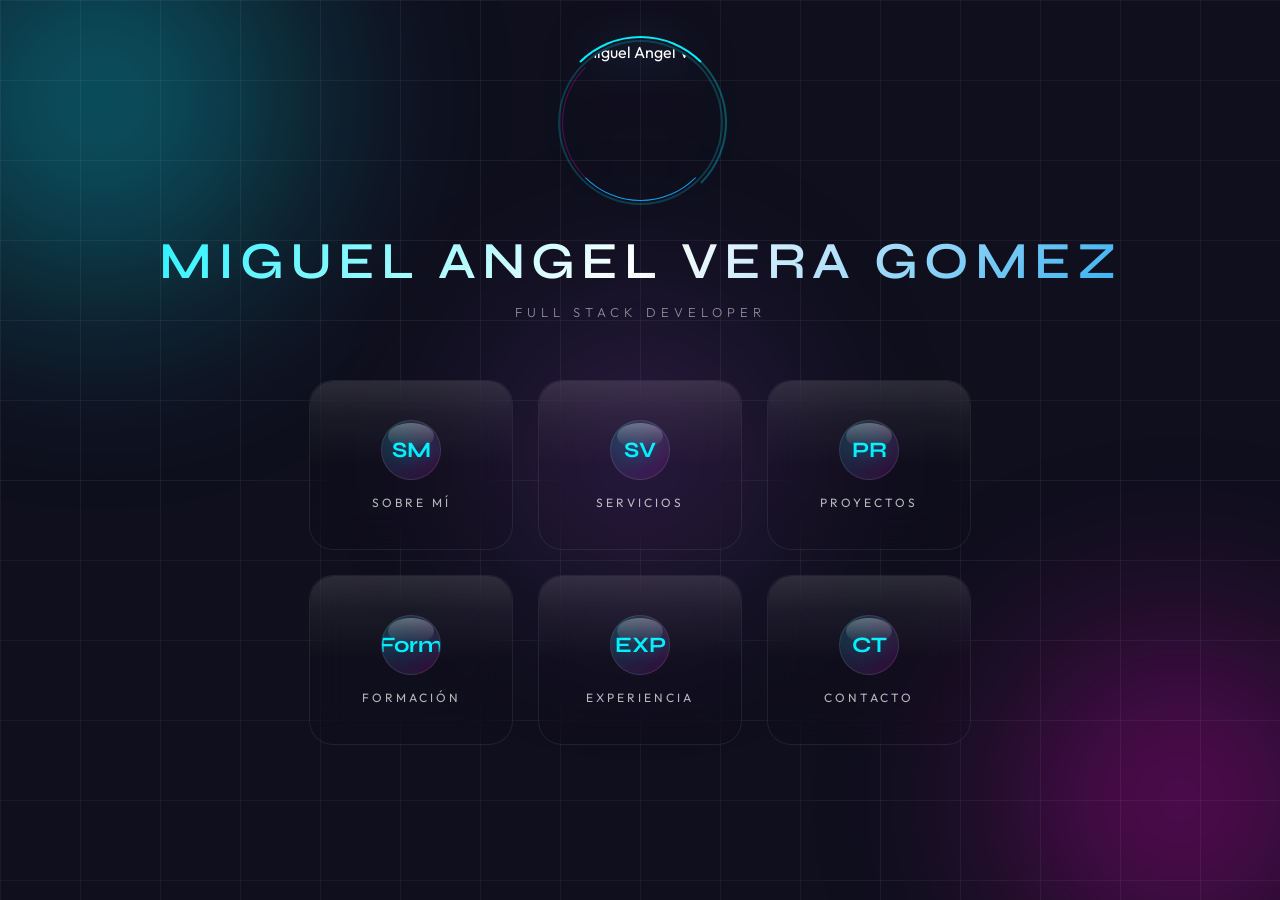
==== index.html @ 287a7fa8 "Primera versión del portfolio profesional" ====
<!DOCTYPE html>
<html lang="es">
<head>
    <meta charset="UTF-8">
    <meta name="viewport" content="width=device-width, initial-scale=1.0">
    <title>Miguel Angel Vera Gomez - Full Stack Developer</title>
    <link rel="preconnect" href="https://fonts.googleapis.com">
    <link rel="preconnect" href="https://fonts.gstatic.com" crossorigin>
    <link href="https://fonts.googleapis.com/css2?family=Outfit:wght@200;300;400;500;600&family=Syne:wght@400;500;600;700&display=swap" rel="stylesheet">
    <link rel="stylesheet" href="https://cdnjs.cloudflare.com/ajax/libs/font-awesome/6.4.0/css/all.min.css">
    <link rel="stylesheet" href="templatemo-nexaverse.css">
</head>
<body>
    <!-- ==================== LOADING SCREEN ==================== -->
    <div class="loading-screen" id="loadingScreen">
        <div class="loader-ring"></div>
        <div class="loading-text">Inicializando perfil profesional</div>
    </div>

    <!-- ==================== AMBIENT BACKGROUND (ORBES) ==================== -->
    <div class="ambient-bg">
        <div class="orb orb-1"></div>
        <div class="orb orb-2"></div>
        <div class="orb orb-3"></div>
    </div>

    <!-- ==================== GRID OVERLAY ==================== -->
    <div class="grid-overlay"></div>

    <!-- ==================== MAIN CONTAINER ==================== -->
    <div class="container">

        <!-- ==================== HEADER (PANTALLA DE INICIO) ==================== -->
        <div class="header" id="mainHeader">
            <div class="logo">
                <img src="https://res.cloudinary.com/dchedntcz/image/upload/v1768826283/FOTO_CV_q2miwy.jpg" alt="Miguel Angel Vera" class="logo-img">
            </div>
            <h1 class="brand-name">Miguel Angel Vera Gomez</h1>
            <p class="tagline">Full Stack Developer</p>
        </div>

        <!-- ==================== MENÚ PRINCIPAL (6 BOTONES) ==================== -->
        <div class="menu-grid" id="menuGrid">
            <div class="menu-item initial-load" data-section="introduction">
                <div class="menu-badge">SM</div>
                <div class="menu-title">Sobre mí</div>
            </div>
            <div class="menu-item initial-load" data-section="servicios">
                <div class="menu-badge">SV</div>
                <div class="menu-title">Servicios</div>
            </div>
            <div class="menu-item initial-load" data-section="proyectos">
                <div class="menu-badge">PR</div>
                <div class="menu-title">Proyectos</div>
            </div>
            <div class="menu-item initial-load" data-section="formacion">
                <div class="menu-badge">Form</div>
                <div class="menu-title">Formación</div>
            </div>
            <div class="menu-item initial-load" data-section="experiencia">
                <div class="menu-badge">EXP</div>
                <div class="menu-title">Experiencia</div>
            </div>
            <div class="menu-item initial-load" data-section="contacto">
                <div class="menu-badge">CT</div>
                <div class="menu-title">Contacto</div>
            </div>
        </div>

        <!-- ==================== CONTENEDOR DE SECCIONES ==================== -->
        <div id="contentArea">

            <!-- ================================================================ -->
            <!-- SECCIÓN: SOBRE MÍ (INTRODUCTION)                                 -->
            <!-- ================================================================ -->
            <div class="content-section" id="introduction">
                <div class="section-header-small">
                    <div class="small-logo">
                        <img src="https://res.cloudinary.com/dchedntcz/image/upload/v1773081653/ChatGPT_Image_9_mar_2026_19_40_43_lbwn8a.png" alt="Miguel Angel" class="small-brand-img">
                    </div>
                    <div class="small-brand">
                        <h3>Miguel Angel Vera Gomez</h3>
                        <p>Full Stack Developer</p>
                    </div>
                </div>
                <button class="back-btn" onclick="backToMenu()">← Volver al Menú</button>

                <!-- Hero Banner -->
                <div class="intro-hero">
                    <div class="intro-hero-content">
                        <h1 class="intro-headline">Construyo experiencias<br><span>Digitales</span> a tu medida</h1>
                        <p class="intro-subtext">
                            Desarrollador Full Stack especializado en React, Node.js y MongoDB, enfocado en el desarrollo de aplicaciones web modernas, escalables y bien estructuradas.
                            <br><br>
                            Antes de dedicarme al desarrollo de software, acumulé 21 años de experiencia profesional en un sector completamente diferente, donde obtuve dos ascensos por desempeño y llegué a liderar equipos de hasta 8 personas. Era un entorno de alta responsabilidad y riesgo, donde el estrés formaba parte del día a día. Esta experiencia me permitió desarrollar una gran capacidad para mantener la calma bajo presión, tomar decisiones rápidas y resolver problemas de forma eficiente, habilidades que hoy aplico directamente en el desarrollo de software.
                            <br><br>
                            En el ámbito técnico trabajo principalmente con React, JavaScript, HTML, CSS y Tailwind en frontend, y Node.js, Express, MongoDB y SQL en backend, construyendo aplicaciones completas y funcionales. También cuento con experiencia en testing con Jest y Mocha, control de versiones mediante Git, y despliegue de aplicaciones en plataformas como Render y Netlify.
                            <br><br>
                            Además, tengo experiencia en impresión y escaneo 3D, utilizando herramientas como PrusaSlicer, UltiMaker Cura, ChiTuBox y Lychee, lo que refleja mi interés por la tecnología más allá del desarrollo web.
                            <br><br>
                            Fuera del ámbito tecnológico, soy monitor de defensa personal certificado por FEDAMC y el Ministerio del Interior, además de Campeón de España de Defensa Personal en 2021 y 2023, y medalla de bronce en 2022. Disciplina, resiliencia y pensamiento estratégico son habilidades que aplico tanto en el deporte como en el desarrollo de software para crear soluciones eficientes e innovadoras.
                            <br><br>
                            <strong>Teléfono:</strong> 639477821<br>
                            <strong>Email:</strong> mangelveragomez@gmail.com
                        </p>
                        <div class="social-links" style="display: flex; gap: 15px; margin-top: 20px;">
                            <a href="https://www.linkedin.com/in/miguel-angel-vera-gomez-63a776101/" class="intro-cta-primary" target="_blank" style="text-decoration: none; display: inline-flex; align-items: center; gap: 8px;"><i class="fab fa-linkedin-in"></i> LinkedIn</a>
                            <a href="https://github.com/MAVGDev" class="intro-cta-secondary" target="_blank" style="text-decoration: none; display: inline-flex; align-items: center; gap: 8px;"><i class="fab fa-github"></i> GitHub</a>
                            <a href="javascript:void(0);" onclick="openModal()" class="intro-cta-primary" style="text-decoration: none; display: inline-flex; align-items: center; gap: 8px; cursor: pointer;"><i class="fas fa-comment"></i> Contacto</a>
                        </div>
                    </div>
                    <div class="intro-hero-visual">
                        <div class="intro-floating-card card-1"><span class="card-icon">⚡</span><span class="card-text">Lightning Fast</span></div>
                        <div class="intro-floating-card card-2"><span class="card-icon">🎯</span><span class="card-text">Pixel Perfect</span></div>
                        <div class="intro-floating-card card-3"><span class="card-icon">🔒</span><span class="card-text">Secure & Reliable</span></div>
                        <div class="intro-orb"></div>
                    </div>
                </div>

                <!-- Métricas -->
                <div class="intro-metrics">
                    <div class="metric-item"><span class="metric-value" data-target="5">5</span><span class="metric-label">Proyectos finalizados</span></div>
                </div>

                <!-- Valores -->
                <div class="intro-values">
                    <div class="value-card"><div class="value-number">01</div><h3>Innovación Primero</h3><p>Adoptando tecnologías emergentes y empujando los límites creativos para ofrecer soluciones que marcan nuevos estándares.</p></div>
                    <div class="value-card"><div class="value-number">02</div><h3>Human-Centered</h3><p>Cada píxel, cada interacción está diseñada pensando en usuarios reales. Creo experiencias que la gente realmente ama.</p></div>
                    <div class="value-card"><div class="value-number">03</div><h3>Results Driven</h3><p>Diseño bonito combinado con impacto medible. Sigo, itero y optimizo para obtener resultados que importan a tu negocio.</p></div>
                </div>

                <!-- ==================== MARQUEE DE TECNOLOGÍAS ==================== -->
                <div class="intro-tech">
                    <p class="tech-label">Tecnologías Disponibles</p>
                    <div class="tech-marquee"><div class="tech-track">
                        <!-- FRONTEND -->
                        <span class="tech-item">HTML5</span>
                        <span class="tech-item">CSS3</span>
                        <span class="tech-item">JavaScript</span>
                        <span class="tech-item">React.js</span>
                        <span class="tech-item">Tailwind CSS</span>
                        <span class="tech-item">React-Lucide</span>
                        <!-- BACKEND -->
                        <span class="tech-item">Node.js</span>
                        <span class="tech-item">Express.js</span>
                        <span class="tech-item">Java</span>
                        <span class="tech-item">JWT</span>
                        <span class="tech-item">Bcrypt</span>
                        <!-- BASES DE DATOS -->
                        <span class="tech-item">SQL</span>
                        <span class="tech-item">MySQL</span>
                        <span class="tech-item">PostgreSQL</span>
                        <span class="tech-item">MongoDB</span>
                        <span class="tech-item">MongoDB Compass</span>
                        <!-- TESTING -->
                        <span class="tech-item">Jest</span>
                        <span class="tech-item">Mocha</span>
                        <!-- HERRAMIENTAS -->
                        <span class="tech-item">Git</span>
                        <span class="tech-item">GitHub</span>
                        <span class="tech-item">VS Code</span>
                        <span class="tech-item">Trello</span>
                        <span class="tech-item">Postman</span>
                        <span class="tech-item">NotePad++</span>
                        <!-- DESPLIEGUE -->
                        <span class="tech-item">Netlify</span>
                        <span class="tech-item">Render</span>
                        <span class="tech-item">GitHub Pages</span>
                        <!-- MEDIA -->
                        <span class="tech-item">Cloudinary</span>
                        <span class="tech-item">Multer</span>
                        <!-- IMPRESIÓN 3D -->
                        <span class="tech-item">PrusaSlicer</span>
                        <span class="tech-item">UltiMaker Cura</span>
                        <span class="tech-item">ChiTuBox</span>
                        <span class="tech-item">Lychee</span>
                        <span class="tech-item">Escaneo 3D</span>
                        <!-- IA / BIG DATA -->
                        <span class="tech-item">IA Generativa</span>
                        <span class="tech-item">Prompt Engineering</span>
                        <span class="tech-item">Big Data</span>
                        <span class="tech-item">5G</span>
                    </div></div>
                </div>

                <!-- ==================== SECCIÓN DE TECNOLOGÍAS POR CATEGORÍAS ==================== -->
                <div style="margin-top: 60px;">
                    <p class="tech-label" style="text-align: center; font-size: 18px; letter-spacing: 4px;">Tecnologías por Categoría</p>
                    <div style="display: grid; grid-template-columns: repeat(auto-fit, minmax(280px, 1fr)); gap: 25px; margin-top: 30px;">
                        
                        <!-- Frontend -->
                        <div class="value-card" style="padding: 25px;">
                            <h3 style="color: var(--primary); margin-bottom: 15px; display: flex; align-items: center; gap: 10px;"><i class="fas fa-paint-brush"></i> Frontend</h3>
                            <div style="display: flex; flex-wrap: wrap; gap: 10px;">
                                <span class="tech-tag">HTML5</span>
                                <span class="tech-tag">CSS3</span>
                                <span class="tech-tag">JavaScript</span>
                                <span class="tech-tag">React.js</span>
                                <span class="tech-tag">Tailwind CSS</span>
                                <span class="tech-tag">React-Lucide</span>
                            </div>
                        </div>
                        
                        <!-- Backend -->
                        <div class="value-card" style="padding: 25px;">
                            <h3 style="color: var(--primary); margin-bottom: 15px; display: flex; align-items: center; gap: 10px;"><i class="fas fa-server"></i> Backend</h3>
                            <div style="display: flex; flex-wrap: wrap; gap: 10px;">
                                <span class="tech-tag">Node.js</span>
                                <span class="tech-tag">Express.js</span>
                                <span class="tech-tag">Java</span>
                                <span class="tech-tag">JWT</span>
                                <span class="tech-tag">Bcrypt</span>
                            </div>
                        </div>
                        
                        <!-- Bases de Datos -->
                        <div class="value-card" style="padding: 25px;">
                            <h3 style="color: var(--primary); margin-bottom: 15px; display: flex; align-items: center; gap: 10px;"><i class="fas fa-database"></i> Bases de Datos</h3>
                            <div style="display: flex; flex-wrap: wrap; gap: 10px;">
                                <span class="tech-tag">SQL</span>
                                <span class="tech-tag">MySQL</span>
                                <span class="tech-tag">PostgreSQL</span>
                                <span class="tech-tag">MongoDB</span>
                                <span class="tech-tag">MongoDB Compass</span>
                            </div>
                        </div>
                        
                        <!-- Testing -->
                        <div class="value-card" style="padding: 25px;">
                            <h3 style="color: var(--primary); margin-bottom: 15px; display: flex; align-items: center; gap: 10px;"><i class="fas fa-vial"></i> Testing</h3>
                            <div style="display: flex; flex-wrap: wrap; gap: 10px;">
                                <span class="tech-tag">Jest</span>
                                <span class="tech-tag">Mocha</span>
                            </div>
                        </div>
                        
                        <!-- Herramientas -->
                        <div class="value-card" style="padding: 25px;">
                            <h3 style="color: var(--primary); margin-bottom: 15px; display: flex; align-items: center; gap: 10px;"><i class="fas fa-tools"></i> Herramientas</h3>
                            <div style="display: flex; flex-wrap: wrap; gap: 10px;">
                                <span class="tech-tag">Git</span>
                                <span class="tech-tag">GitHub</span>
                                <span class="tech-tag">VS Code</span>
                                <span class="tech-tag">Trello</span>
                                <span class="tech-tag">Postman</span>
                                <span class="tech-tag">NotePad++</span>
                            </div>
                        </div>
                        
                        <!-- Despliegue -->
                        <div class="value-card" style="padding: 25px;">
                            <h3 style="color: var(--primary); margin-bottom: 15px; display: flex; align-items: center; gap: 10px;"><i class="fas fa-cloud-upload-alt"></i> Despliegue</h3>
                            <div style="display: flex; flex-wrap: wrap; gap: 10px;">
                                <span class="tech-tag">Netlify</span>
                                <span class="tech-tag">Render</span>
                                <span class="tech-tag">GitHub Pages</span>
                            </div>
                        </div>
                        
                        <!-- Multimedia -->
                        <div class="value-card" style="padding: 25px;">
                            <h3 style="color: var(--primary); margin-bottom: 15px; display: flex; align-items: center; gap: 10px;"><i class="fas fa-image"></i> Multimedia</h3>
                            <div style="display: flex; flex-wrap: wrap; gap: 10px;">
                                <span class="tech-tag">Cloudinary</span>
                                <span class="tech-tag">Multer</span>
                            </div>
                        </div>
                        
                        <!-- Impresión 3D -->
                        <div class="value-card" style="padding: 25px;">
                            <h3 style="color: var(--primary); margin-bottom: 15px; display: flex; align-items: center; gap: 10px;"><i class="fas fa-cube"></i> Impresión 3D</h3>
                            <div style="display: flex; flex-wrap: wrap; gap: 10px;">
                                <span class="tech-tag">PrusaSlicer</span>
                                <span class="tech-tag">UltiMaker Cura</span>
                                <span class="tech-tag">ChiTuBox</span>
                                <span class="tech-tag">Lychee</span>
                                <span class="tech-tag">Escaneo 3D</span>
                            </div>
                        </div>
                        
                        <!-- IA / Big Data / 5G -->
                        <div class="value-card" style="padding: 25px;">
                            <h3 style="color: var(--primary); margin-bottom: 15px; display: flex; align-items: center; gap: 10px;"><i class="fas fa-brain"></i> IA & Big Data</h3>
                            <div style="display: flex; flex-wrap: wrap; gap: 10px;">
                                <span class="tech-tag">IA Generativa</span>
                                <span class="tech-tag">Prompt Engineering</span>
                                <span class="tech-tag">Big Data</span>
                                <span class="tech-tag">5G</span>
                            </div>
                        </div>
                        
                    </div>
                </div>
            </div>

            <!-- ================================================================ -->
            <!-- SECCIÓN: SERVICIOS                                               -->
            <!-- ================================================================ -->
            <div class="content-section" id="servicios">
                <div class="section-header-small">
                    <div class="small-logo"><img src="https://res.cloudinary.com/dchedntcz/image/upload/v1773081653/ChatGPT_Image_9_mar_2026_19_40_43_lbwn8a.png" alt="Miguel Angel" class="small-brand-img"></div>
                    <div class="small-brand"><h3>MAVG</h3><p>Digital Experiences</p></div>
                </div>
                <button class="back-btn" onclick="backToMenu()">← Volver al Menú</button>

                <div class="section-header"><h2 class="section-title">Mis Servicios</h2><p class="section-subtitle">Soluciones integrales para la era digital</p></div>

                <div class="tabs-container">
                    <div class="tab-buttons">
                        <button class="tab-btn active" onclick="switchTab(this, 'development')">Development</button>
                        <button class="tab-btn" onclick="switchTab(this, 'design')">Design</button>
                        <button class="tab-btn" onclick="switchTab(this, 'consulting')">Consulting</button>
                        <button class="tab-btn" onclick="switchTab(this, 'support')">Support</button>
                    </div>
                    <div class="tab-content">
                        <!-- PESTAÑA DEVELOPMENT (con el nuevo servicio para pequeño comercio) -->
                        <div class="tab-pane active" id="development">
                            <div class="services-list">
                                <div class="service-row"><div class="service-row-icon"><i class="fas fa-store" style="font-size: 48px; color: var(--primary);"></i></div><div class="service-row-content"><h4>Webs para Pequeño Comercio</h4><p>Páginas web profesionales y adaptadas a las necesidades de pequeños comercios, restaurantes y autónomos. Diseño responsive, catálogo de productos, carta online, reservas, localización y contacto. Soluciones asequibles que ayudan a tu negocio a tener presencia digital sin complicaciones.</p></div></div>
                                <div class="service-row"><div class="service-row-icon"><i class="fas fa-code" style="font-size: 48px; color: var(--primary);"></i></div><div class="service-row-content"><h4>Aplicaciones Web a Medida</h4><p>Aplicaciones web escalables y personalizadas creadas con React, Node.js y bases de datos modernas para un rendimiento óptimo.</p></div></div>
                                <div class="service-row"><div class="service-row-icon"><i class="fas fa-mobile-alt" style="font-size: 48px; color: var(--primary);"></i></div><div class="service-row-content"><h4>APIs & Backend</h4><p>Desarrollo de APIs RESTful robustas, autenticación JWT, integración con bases de datos SQL y NoSQL.</p></div></div>
                                <div class="service-row"><div class="service-row-icon"><i class="fas fa-paint-brush" style="font-size: 48px; color: var(--primary);"></i></div><div class="service-row-content"><h4>Frontend Moderno</h4><p>Interfaces responsivas y dinámicas con React, Tailwind CSS y JavaScript moderno.</p></div></div>
                            </div>
                        </div>
                        <div class="tab-pane" id="design">
                            <div class="services-list">
                                <div class="service-row"><div class="service-row-icon"><i class="fas fa-drafting-compass" style="font-size: 48px; color: var(--primary);"></i></div><div class="service-row-content"><h4>UX/UI Design</h4><p>Interfaces intuitivas y hermosas que deleitan a los usuarios y aumentan la conversión.</p></div></div>
                                <div class="service-row"><div class="service-row-icon"><i class="fas fa-mobile" style="font-size: 48px; color: var(--primary);"></i></div><div class="service-row-content"><h4>Responsive Design</h4><p>Diseños adaptados a todos los dispositivos, desde móviles hasta pantallas de escritorio.</p></div></div>
                            </div>
                        </div>
                        <div class="tab-pane" id="consulting">
                            <div class="services-list">
                                <div class="service-row"><div class="service-row-icon"><i class="fas fa-chart-line" style="font-size: 48px; color: var(--primary);"></i></div><div class="service-row-content"><h4>Estrategia Digital</h4><p>Planificación estratégica para transformación digital alineando tecnología con objetivos de negocio.</p></div></div>
                                <div class="service-row"><div class="service-row-icon"><i class="fas fa-robot" style="font-size: 48px; color: var(--primary);"></i></div><div class="service-row-content"><h4>IA & Automatización</h4><p>Soluciones de inteligencia artificial y automatización de procesos para optimizar tu negocio.</p></div></div>
                            </div>
                        </div>
                        <div class="tab-pane" id="support">
                            <div class="services-list">
                                <div class="service-row"><div class="service-row-icon"><i class="fas fa-headset" style="font-size: 48px; color: var(--primary);"></i></div><div class="service-row-content"><h4>Soporte Técnico</h4><p>Asistencia y mantenimiento continuo para mantener tus sistemas funcionando sin problemas.</p></div></div>
                                <div class="service-row"><div class="service-row-icon"><i class="fas fa-cloud-upload-alt" style="font-size: 48px; color: var(--primary);"></i></div><div class="service-row-content"><h4>Despliegue & DevOps</h4><p>Despliegue en la nube (Netlify, Render, GitHub Pages) y configuración de CI/CD.</p></div></div>
                            </div>
                        </div>
                    </div>
                </div>
            </div>

            <!-- ================================================================ -->
            <!-- SECCIÓN: PROYECTOS                                               -->
            <!-- ================================================================ -->
            <div class="content-section" id="proyectos">
                <div class="section-header-small">
                    <div class="small-logo"><img src="https://res.cloudinary.com/dchedntcz/image/upload/v1773081653/ChatGPT_Image_9_mar_2026_19_40_43_lbwn8a.png" alt="Miguel Angel" class="small-brand-img"></div>
                    <div class="small-brand"><h3>MAVG</h3><p>Digital Experiences</p></div>
                </div>
                <button class="back-btn" onclick="backToMenu()">← Volver al Menú</button>

                <div class="section-header"><h2 class="section-title">Mis Proyectos</h2><p class="section-subtitle">Explora mis últimos trabajos</p></div>

                <div class="filter-buttons">
                    <button class="filter-btn active" onclick="filterGallery('all', this)">Todos</button>
                    <button class="filter-btn" onclick="filterGallery('web', this)">Web</button>
                    <button class="filter-btn" onclick="filterGallery('fullstack', this)">FullStack</button>
                    <button class="filter-btn" onclick="filterGallery('3d', this)">Impresión 3D</button>
                </div>

                <div class="gallery-grid">
                    <!-- Proyecto 1: Comparador Artes Marciales -->
                    <div class="gallery-item" data-category="fullstack">
                        <img src="https://res.cloudinary.com/dchedntcz/image/upload/v1755087579/comparador_ypye84.png" alt="Comparador Artes Marciales">
                        <div class="gallery-overlay">
                            <h4>Comparador Artes Marciales</h4>
                            <p>React, Node.js, MongoDB</p>
                            <div style="display: flex; gap: 12px; margin-top: 10px; justify-content: center;">
                                <a href="https://github.com/MAVGDev/artes-marciales-frontend.git" target="_blank" style="color: var(--primary); font-size: 12px;"><i class="fab fa-github"></i> Código</a>
                                <a href="https://artesmarcialescomparator.netlify.app/" target="_blank" style="color: var(--primary); font-size: 12px;"><i class="fas fa-external-link-alt"></i> Demo</a>
                            </div>
                        </div>
                    </div>
                    
                    <!-- Proyecto 2: Tienda Ropa -->
                    <div class="gallery-item" data-category="fullstack">
                        <img src="https://res.cloudinary.com/dchedntcz/image/upload/v1755087122/tienda_ropa_tjw10h.png" alt="Tienda Ropa">
                        <div class="gallery-overlay">
                            <h4>Tienda Ropa</h4>
                            <p>Node.js, Express, Cloudinary</p>
                            <div style="display: flex; gap: 12px; margin-top: 10px; justify-content: center;">
                                <a href="https://github.com/MAVGDev/Tienda-Ropa.git" target="_blank" style="color: var(--primary); font-size: 12px;"><i class="fab fa-github"></i> Código</a>
                                <a href="https://tienda-ropa-2.onrender.com" target="_blank" style="color: var(--primary); font-size: 12px;"><i class="fas fa-external-link-alt"></i> Demo</a>
                            </div>
                        </div>
                    </div>
                    
                    <!-- Proyecto 3: Dashboard -->
                    <div class="gallery-item" data-category="web">
                        <img src="https://res.cloudinary.com/dchedntcz/image/upload/v1756908685/dashboard_lfr2so.jpg" alt="Dashboard">
                        <div class="gallery-overlay">
                            <h4>Dashboard</h4>
                            <p>JavaScript, CSS, HTML</p>
                            <div style="display: flex; gap: 12px; margin-top: 10px; justify-content: center;">
                                <a href="https://github.com/MAVGDev/Dashboard.git" target="_blank" style="color: var(--primary); font-size: 12px;"><i class="fab fa-github"></i> Código</a>
                                <a href="https://mavgdev.github.io/Dashboard/" target="_blank" style="color: var(--primary); font-size: 12px;"><i class="fas fa-external-link-alt"></i> Demo</a>
                            </div>
                        </div>
                    </div>
                    
                    <!-- Proyecto 4: Social Media Dashboard -->
                    <div class="gallery-item" data-category="fullstack">
                        <img src="https://res.cloudinary.com/dchedntcz/image/upload/v1763382910/socialmedia_je0epz.jpg" alt="Social Media">
                        <div class="gallery-overlay">
                            <h4>Social Media Dev</h4>
                            <p>React, Tailwind, Express</p>
                            <div style="display: flex; gap: 12px; margin-top: 10px; justify-content: center;">
                                <a href="https://github.com/MAVGDev/socialmedia-frontend" target="_blank" style="color: var(--primary); font-size: 12px;"><i class="fab fa-github"></i> Código Front</a>
                                <a href="https://github.com/MAVGDev/socialmedia-backend" target="_blank" style="color: var(--primary); font-size: 12px;"><i class="fab fa-github"></i> Código Back</a>
                                <a href="https://socialmediadev.netlify.app/" target="_blank" style="color: var(--primary); font-size: 12px;"><i class="fas fa-external-link-alt"></i> Demo</a>
                            </div>
                        </div>
                    </div>
                    
                    <!-- Proyecto 5: DojoApp (Freelance - código privado) -->
                    <div class="gallery-item" data-category="fullstack">
                        <img src="https://res.cloudinary.com/dchedntcz/image/upload/v1776335635/dojoapp_mnx24e.jpg" alt="DojoApp">
                        <div class="gallery-overlay">
                            <h4>DojoApp</h4>
                            <p>React, Node.js, Cloudinary</p>
                            <div style="display: flex; gap: 12px; margin-top: 10px; justify-content: center;">
                                <span style="color: rgba(255,255,255,0.5); font-size: 11px;"><i class="fas fa-lock"></i> Código privado</span>
                                <a href="https://namkunapp.netlify.app/" target="_blank" style="color: var(--primary); font-size: 12px;"><i class="fas fa-external-link-alt"></i> Demo</a>
                            </div>
                        </div>
                    </div>
                    
                    <!-- Proyecto 6: Impresión 3D -->
                    <div class="gallery-item" data-category="3d">
                        <img src="https://res.cloudinary.com/dchedntcz/image/upload/v1756828173/primeforge_dpsbc0.jpg" alt="Impresión 3D">
                        <div class="gallery-overlay">
                            <h4>PrimeForge 3D</h4>
                            <p>PrusaSlicer, Cura, Lychee</p>
                            <div style="display: flex; gap: 12px; margin-top: 10px; justify-content: center;">
                                <a href="https://www.instagram.com/primeforge3d/" target="_blank" style="color: var(--primary); font-size: 12px;"><i class="fab fa-instagram"></i> Galería</a>
                            </div>
                        </div>
                    </div>
                </div>
            </div>

            <!-- ================================================================ -->
            <!-- SECCIÓN: FORMACIÓN                                               -->
            <!-- ================================================================ -->
            <div class="content-section" id="formacion">
                <div class="section-header-small">
                    <div class="small-logo"><img src="https://res.cloudinary.com/dchedntcz/image/upload/v1773081653/ChatGPT_Image_9_mar_2026_19_40_43_lbwn8a.png" alt="Miguel Angel" class="small-brand-img"></div>
                    <div class="small-brand"><h3>MAVG</h3><p>Digital Experiences</p></div>
                </div>
                <button class="back-btn" onclick="backToMenu()">← Volver al Menú</button>

                <div class="section-header"><h2 class="section-title">Formación</h2><p class="section-subtitle">Mi trayectoria académica y certificaciones</p></div>

                <div class="testimonials-grid">
                    <div class="testimonial-card"><div class="testimonial-text"><strong>🎓 Máster/Bootcamp Full Stack Development</strong><br>The Bridge - Febrero 2025 / Agosto 2025<br>Formación intensiva en desarrollo Fullstack con React, Node.js, MongoDB, metodologías ágiles.</div></div>
                    <div class="testimonial-card"><div class="testimonial-text"><strong>☕ Programación en Java</strong><br>Academia Postal 3 Vigo - 2025<br>POO, estructuras de control, colecciones, gestión de BBDD.</div></div>
                    <div class="testimonial-card"><div class="testimonial-text"><strong>🤖 IA y Data Science Aplicadas a Empresas</strong><br>INFOCA Formación - 2025/2026<br>Transformación digital, IA aplicada a finanzas y contabilidad.</div></div>
                    <div class="testimonial-card"><div class="testimonial-text"><strong>📡 5G y Big Data para la innovación empresarial</strong><br>INFOCA / Orange - 2026<br>5G, Big Data, IA, VR/AR aplicados a industria 4.0.</div></div>
                    <div class="testimonial-card"><div class="testimonial-text"><strong>🥋 Instructor de Defensa Personal</strong><br>FEDAMC / Ministerio del Interior - 2024<br>Certificado para impartir defensa personal en colegios y cuerpos de seguridad.</div></div>
                    <div class="testimonial-card"><div class="testimonial-text"><strong>🧠 Curso IA Generativa</strong><br>The Bridge - 2025<br>Modelos de lenguaje, prompt engineering, framework C.R.E.A.T.E.</div></div>
                    <div class="testimonial-card"><div class="testimonial-text"><strong>🌐 Certificado de Profesionalidad: Confección y Publicación de Páginas Web</strong><br>SEPE / Servicio Público de Empleo Estatal<br>Programa oficial que acredita competencias profesionales para el diseño, maquetación, desarrollo y publicación de sitios web, incluyendo lenguajes de marcado, hojas de estilo, programación frontend y accesibilidad.</div></div>
                </div>
            </div>

            <!-- ================================================================ -->
            <!-- SECCIÓN: EXPERIENCIA                                             -->
            <!-- ================================================================ -->
            <div class="content-section" id="experiencia">
                <div class="section-header-small">
                    <div class="small-logo"><img src="https://res.cloudinary.com/dchedntcz/image/upload/v1773081653/ChatGPT_Image_9_mar_2026_19_40_43_lbwn8a.png" alt="Miguel Angel" class="small-brand-img"></div>
                    <div class="small-brand"><h3>MAVG</h3><p>Digital Experiences</p></div>
                </div>
                <button class="back-btn" onclick="backToMenu()">← Volver al Menú</button>

                <div class="section-header"><h2 class="section-title">Experiencia</h2><p class="section-subtitle">Mi trayectoria profesional</p></div>

                <div class="testimonials-grid">
                    <div class="testimonial-card"><div class="testimonial-text"><strong>🚀 Full Stack Developer Freelance</strong><br>Escuela de Artes Marciales NamKun - Sept 2025 / Abr 2026<br>App web de gestión de academias: alumnado, pagos, eventos, programas personalizados. React, Node.js, Tailwind, Cloudinary, Netlify.</div></div>
                    <div class="testimonial-card"><div class="testimonial-text"><strong>💻 Full Stack Developer</strong><br>The Bridge - Feb 2025 / Ago 2025<br>Desarrollo de aplicaciones web con React, Node.js, Express, MongoDB. Despliegue en Render y Netlify.</div></div>
                    <div class="testimonial-card"><div class="testimonial-text"><strong>🛣️ Mantenimiento COEX</strong><br>M45 Conservación - Dic 2003 / Sep 2024<br>Gestión de equipos, almacén con SAGE, prevención de riesgos, respuesta ante emergencias.</div></div>
                    <div class="testimonial-card"><div class="testimonial-text"><strong>🥋 Monitor de Hapkido y Defensa Personal</strong><br>FEDAMC - Julio 2024 / Actualidad<br>Impartición en colegios, institutos, Guardia Civil y Policía Municipal. Campeón de España 2021 y 2023.</div></div>
                </div>
            </div>

            <!-- ================================================================ -->
            <!-- SECCIÓN: CONTACTO                                                -->
            <!-- ================================================================ -->
            <div class="content-section" id="contacto">
                <div class="section-header-small">
                    <div class="small-logo"><img src="https://res.cloudinary.com/dchedntcz/image/upload/v1773081653/ChatGPT_Image_9_mar_2026_19_40_43_lbwn8a.png" alt="Miguel Angel" class="small-brand-img"></div>
                    <div class="small-brand"><h3>MAVG</h3><p>Digital Experiences</p></div>
                </div>
                <button class="back-btn" onclick="backToMenu()">← Volver al Menú</button>

                <div class="section-header"><h2 class="section-title">Contacto</h2><p class="section-subtitle">Hablemos y creemos algo increíble juntos</p></div>

                <div class="contact-grid">
                    <div class="contact-form">
                        <div class="form-group"><input type="text" id="contact-name" placeholder="Tu Nombre"></div>
                        <div class="form-group"><input type="email" id="contact-email" placeholder="Tu Email"></div>
                        <div class="form-group"><input type="text" id="contact-subject" placeholder="Asunto"></div>
                        <div class="form-group"><textarea id="contact-message" placeholder="Tu Mensaje"></textarea></div>
                        <button class="submit-btn" id="send-contact-btn">Enviar Mensaje</button>
                    </div>
                    <div class="contact-info">
                        <div class="contact-item"><div class="contact-icon">📍</div><div class="contact-details"><h4>Ubicación</h4><p>Rivas Vaciamadrid - Madrid</p></div></div>
                        <div class="contact-item"><div class="contact-icon">📧</div><div class="contact-details"><h4>Email</h4><p>mangelveragomez@gmail.com</p></div></div>
                        <div class="contact-item"><div class="contact-icon">📞</div><div class="contact-details"><h4>Teléfono</h4><p>639477821</p></div></div>
                    </div>
                </div>
            </div>

        </div><!-- /contentArea -->

        <!-- ==================== FOOTER ==================== -->
        <footer class="footer" id="mainFooter"></footer>

    </div><!-- /container -->

    <!-- ==================== MODAL DE CONTACTO ==================== -->
    <div id="contact-modal" style="display:none; position:fixed; top:0; left:0; width:100%; height:100%; background:rgba(0,0,0,0.8); justify-content:center; align-items:center; z-index: 10001;">
        <div style="background: var(--dark-1); backdrop-filter: blur(20px); border: 1px solid var(--glass-border); border-radius: 24px; padding: 30px; max-width: 500px; width: 90%; position: relative;">
            <span id="close-modal" style="position:absolute; top: 15px; right: 20px; cursor:pointer; font-size: 28px; color: white;">&times;</span>
            <h2 style="color: var(--primary); margin-bottom: 20px;">Contacta conmigo</h2>
            <form id="contact-form-modal">
                <div style="margin-bottom: 15px;"><input type="text" id="modal-name" name="from_name" placeholder="Tu Nombre" required style="width:100%; padding: 12px; border-radius: 12px; background: rgba(255,255,255,0.1); border: 1px solid var(--glass-border); color: white;"></div>
                <div style="margin-bottom: 15px;"><input type="email" id="modal-email" name="from_email" placeholder="Tu Email" required style="width:100%; padding: 12px; border-radius: 12px; background: rgba(255,255,255,0.1); border: 1px solid var(--glass-border); color: white;"></div>
                <div style="margin-bottom: 15px;"><textarea id="modal-message" name="message" placeholder="Tu Mensaje" required style="width:100%; padding: 12px; border-radius: 12px; background: rgba(255,255,255,0.1); border: 1px solid var(--glass-border); color: white; min-height: 120px;"></textarea></div>
                <button type="submit" style="padding: 12px 24px; background: linear-gradient(135deg, var(--primary), var(--secondary)); border: none; border-radius: 40px; color: white; font-weight: bold; cursor: pointer; width: 100%;">Enviar Mensaje</button>
            </form>
        </div>
    </div>

    <script src="https://cdn.emailjs.com/dist/email.min.js"></script>
    <script src="templatemo-nexa-scripts.js"></script>
    <script>
        // ==================== EMAILJS INIT ====================
        (function(){ emailjs.init("MrSwHNwYVZQR96f_N"); })();

        // ==================== MODAL FUNCTIONS ====================
        const modal = document.getElementById('contact-modal');
        const closeModalBtn = document.getElementById('close-modal');
        function openModal() { modal.style.display = 'flex'; }
        if(closeModalBtn) closeModalBtn.addEventListener('click', () => { modal.style.display = 'none'; });
        window.addEventListener('click', (e) => { if(e.target === modal) modal.style.display = 'none'; });

        // ==================== ENVÍO FORMULARIO MODAL ====================
        const modalForm = document.getElementById('contact-form-modal');
        if(modalForm) {
            modalForm.addEventListener('submit', function(e) {
                e.preventDefault();
                emailjs.sendForm('service_k1zqwnz', 'template_wyrxbsh', this)
                    .then(() => { alert('¡Mensaje enviado correctamente!'); modalForm.reset(); modal.style.display = 'none'; })
                    .catch((err) => { console.error(err); alert('Error al enviar. Inténtalo de nuevo.'); });
            });
        }

        // ==================== ENVÍO FORMULARIO SECCIÓN CONTACTO ====================
        const contactBtn = document.getElementById('send-contact-btn');
        if(contactBtn) {
            contactBtn.addEventListener('click', function() {
                const name = document.getElementById('contact-name')?.value || '';
                const email = document.getElementById('contact-email')?.value || '';
                const subject = document.getElementById('contact-subject')?.value || '';
                const message = document.getElementById('contact-message')?.value || '';
                if(!name || !email || !message) { alert('Por favor, completa todos los campos'); return; }
                const templateParams = { from_name: name, from_email: email, subject: subject, message: message };
                emailjs.send('service_k1zqwnz', 'template_wyrxbsh', templateParams)
                    .then(() => { alert('¡Mensaje enviado correctamente!'); document.getElementById('contact-name').value = ''; document.getElementById('contact-email').value = ''; document.getElementById('contact-subject').value = ''; document.getElementById('contact-message').value = ''; })
                    .catch((err) => { console.error(err); alert('Error al enviar. Inténtalo de nuevo.'); });
            });
        }
    </script>
</body>
</html>
---- templatemo-nexaverse.css ----
@charset "utf-8";
/* CSS Document 



*/

* {
	margin: 0;
	padding: 0;
	box-sizing: border-box;
}

:root {
	--primary: #00f0ff;
	--secondary: #11a1ef;
	--accent: #ae77db;
	--dark-1: #0f0f1d;
	--dark-2: #ab7638;
	--dark-3: #3ca2e2;
	--glass-bg: rgba(51, 28, 28, 0.03);
	--glass-border: rgba(255, 255, 255, 0.08);
	--glow-cyan: rgba(0, 240, 255, 0.4);
	--glow-magenta: rgba(255, 0, 212, 0.4);
}

body {
	font-family: 'Outfit', sans-serif;
	background: var(--dark-1);
	color: #ffffff;
	overflow-x: hidden;
	min-height: 100vh;
}

/* Ambient Background */
.ambient-bg {
	position: fixed;
	top: 0;
	left: 0;
	width: 100%;
	height: 100%;
	pointer-events: none;
	z-index: 0;
	overflow: hidden;
}

.orb {
	position: absolute;
	border-radius: 50%;
	filter: blur(80px);
	animation: float 20s ease-in-out infinite;
}

.orb-1 {
	width: 600px;
	height: 600px;
	background: radial-gradient(circle, var(--glow-cyan) 0%, transparent 70%);
	top: -200px;
	left: -200px;
	animation-delay: 0s;
}

.orb-2 {
	width: 500px;
	height: 500px;
	background: radial-gradient(circle, var(--glow-magenta) 0%, transparent 70%);
	bottom: -150px;
	right: -150px;
	animation-delay: -7s;
}

.orb-3 {
	width: 400px;
	height: 400px;
	background: radial-gradient(circle, rgba(157, 78, 221, 0.3) 0%, transparent 70%);
	top: 50%;
	left: 50%;
	transform: translate(-50%, -50%);
	animation-delay: -14s;
}

@keyframes float {

	0%,
	100% {
		transform: translate(0, 0) scale(1);
	}

	25% {
		transform: translate(50px, -30px) scale(1.05);
	}

	50% {
		transform: translate(-30px, 50px) scale(0.95);
	}

	75% {
		transform: translate(-50px, -20px) scale(1.02);
	}
}

/* The Background Grid Pattern Overlay */
.grid-overlay {
	position: fixed;
	top: 0;
	left: 0;
	width: 100%;
	height: 100%;
	background-image:
		linear-gradient(rgba(255, 255, 255, 0.05) 1px, transparent 1px),
		linear-gradient(90deg, rgba(255, 255, 255, 0.05) 1px, transparent 1px);
	background-size: 80px 80px;
	pointer-events: none;
	z-index: 1;
}

/* Loading Screen */
.loading-screen {
	position: fixed;
	top: 0;
	left: 0;
	width: 100%;
	height: 100%;
	background: var(--dark-1);
	z-index: 10000;
	display: flex;
	flex-direction: column;
	justify-content: center;
	align-items: center;
	transition: opacity 0.8s ease, visibility 0.8s ease;
}

.loading-screen.hidden {
	opacity: 0;
	visibility: hidden;
}

.loader-ring {
	width: 80px;
	height: 80px;
	position: relative;
}

.loader-ring::before,
.loader-ring::after {
	content: '';
	position: absolute;
	border-radius: 50%;
	border: 2px solid transparent;
}

.loader-ring::before {
	top: 0;
	left: 0;
	right: 0;
	bottom: 0;
	border-top-color: var(--primary);
	border-right-color: var(--primary);
	animation: spin 1.2s linear infinite;
}

.loader-ring::after {
	top: 10px;
	left: 10px;
	right: 10px;
	bottom: 10px;
	border-bottom-color: var(--secondary);
	border-left-color: var(--secondary);
	animation: spin 0.8s linear infinite reverse;
}

@keyframes spin {
	to {
		transform: rotate(360deg);
	}
}

.loading-text {
	margin-top: 30px;
	font-family: 'Syne', sans-serif;
	font-size: 12px;
	letter-spacing: 4px;
	color: var(--primary);
	text-transform: uppercase;
}

/* Main Container */
.container {
	position: relative;
	z-index: 10;
	padding: 40px 20px;
	max-width: 1200px;
	margin: 0 auto;
	min-height: 100vh;
	display: flex;
	flex-direction: column;
}

/* Header */
.header {
	text-align: center;
	margin-bottom: 60px;
	opacity: 0;
	animation: fadeUp 0.8s ease-out 1s forwards;
}

@keyframes fadeUp {
	to {
		opacity: 1;
		transform: translateY(0);
	}

	from {
		transform: translateY(30px);
	}
}

.logo {
    width: 165px;
    height: 165px;
    margin: 0 auto 25px;
    position: relative;
    display: flex;
    justify-content: center;
    align-items: center;
}

/* Anillo giratorio exterior */
.logo::before {
    content: '';
    position: absolute;
    inset: -4px;
    border-radius: 50%;
    border: 2px solid transparent;
    border-top-color: var(--primary);
    border-right-color: rgba(0, 240, 255, 0.3);
    animation: spin 3s linear infinite;
}

/* Anillo magenta interior */
.logo::after {
    content: '';
    position: absolute;
    inset: 4px;
    border-radius: 50%;
    border: 1px solid transparent;
    border-bottom-color: var(--secondary);
    border-left-color: rgba(255, 0, 212, 0.3);
    animation: spin 2s linear infinite reverse;
}

.logo-img {
    width: 100%;
    height: 100%;
    object-fit: cover;
    border-radius: 50%;
    border: 2px solid rgba(0, 240, 255, 0.2);
    filter: drop-shadow(0 0 18px var(--glow-cyan)) drop-shadow(0 0 35px var(--glow-magenta));
    transition: filter 0.4s ease;
}

.logo-img:hover {
    filter: drop-shadow(0 0 25px var(--glow-cyan)) drop-shadow(0 0 50px var(--glow-magenta)) brightness(1.1);
}

.brand-name {
	font-family: 'Syne', sans-serif;
	font-size: 52px;
	font-weight: 600;
	letter-spacing: 6px;
	margin-bottom: 12px;
	background: linear-gradient(135deg, var(--primary) 0%, #ffffff 50%, var(--secondary) 100%);
	-webkit-background-clip: text;
	-webkit-text-fill-color: transparent;
	background-clip: text;
	text-transform: uppercase;
}

.tagline {
	font-size: 13px;
	letter-spacing: 5px;
	color: rgba(255, 255, 255, 0.5);
	text-transform: uppercase;
	font-weight: 300;
}

/* Menu Grid */
.menu-grid {
	display: grid;
	grid-template-columns: repeat(3, 204px);
	gap: 25px;
	margin: 0 auto 40px;
	justify-content: center;
}

.menu-item {
	height: 170px;
	background: var(--glass-bg);
	backdrop-filter: blur(20px);
	-webkit-backdrop-filter: blur(20px);
	border: 1px solid var(--glass-border);
	border-radius: 24px;
	display: flex;
	flex-direction: column;
	justify-content: center;
	align-items: center;
	cursor: pointer;
	position: relative;
	overflow: hidden;
	opacity: 0;
	transform: translateY(30px) scale(0.9);
	transition: all 0.5s cubic-bezier(0.175, 0.885, 0.32, 1.275);
}

/* Glossy effect overlay */
.menu-item::before {
	content: '';
	position: absolute;
	top: 0;
	left: 0;
	right: 0;
	height: 50%;
	background: linear-gradient(180deg,
			rgba(255, 255, 255, 0.12) 0%,
			rgba(255, 255, 255, 0.05) 40%,
			transparent 100%);
	border-radius: 24px 24px 0 0;
	pointer-events: none;
}

/* Glow ring on hover - removed, using cleaner border style */
.menu-item::after {
	display: none;
}

.menu-item:hover {
	transform: translateY(-10px) scale(1.02);
	background: rgba(0, 240, 255, 0.08);
	border-color: var(--primary);
	box-shadow:
		0 20px 40px rgba(0, 0, 0, 0.4),
		0 0 30px rgba(0, 200, 220, 0.2);
}

.menu-item.visible {
	opacity: 1;
	transform: translateY(0) scale(1);
}

.menu-item.initial-load {
	animation: menuAppear 0.5s ease-out forwards;
}

.menu-item.initial-load:nth-child(1) {
	animation-delay: 1.1s;
}

.menu-item.initial-load:nth-child(2) {
	animation-delay: 1.2s;
}

.menu-item.initial-load:nth-child(3) {
	animation-delay: 1.3s;
}

.menu-item.initial-load:nth-child(4) {
	animation-delay: 1.4s;
}

.menu-item.initial-load:nth-child(5) {
	animation-delay: 1.5s;
}

.menu-item.initial-load:nth-child(6) {
	animation-delay: 1.6s;
}

@keyframes menuAppear {
	to {
		opacity: 1;
		transform: translateY(0) scale(1);
	}
}

/* Menu Badge - Replaces Icons */
.menu-badge {
	width: 60px;
	height: 60px;
	border-radius: 50%;
	display: flex;
	justify-content: center;
	align-items: center;
	font-family: 'Syne', sans-serif;
	font-size: 22px;
	font-weight: 700;
	margin-bottom: 15px;
	position: relative;
	background: linear-gradient(135deg,
			rgba(0, 240, 255, 0.15) 0%,
			rgba(255, 0, 212, 0.15) 100%);
	border: 1px solid rgba(255, 255, 255, 0.1);
	color: var(--primary);
	text-shadow: 0 0 20px var(--glow-cyan);
	transition: all 0.4s ease;
	overflow: hidden;
}

/* Inner glossy shine */
.menu-badge::before {
	content: '';
	position: absolute;
	top: 2px;
	left: 10%;
	right: 10%;
	height: 45%;
	background: linear-gradient(180deg,
			rgba(255, 255, 255, 0.3) 0%,
			transparent 100%);
	border-radius: 50%;
	pointer-events: none;
}

/* Animated ring */
.menu-badge::after {
	content: '';
	position: absolute;
	inset: -3px;
	border-radius: 50%;
	border: 2px solid transparent;
	border-top-color: var(--primary);
	border-right-color: rgba(0, 200, 220, 0.5);
	opacity: 0;
	transition: opacity 0.4s ease;
}

.menu-item:hover .menu-badge {
	background: linear-gradient(135deg,
			rgba(0, 240, 255, 0.2) 0%,
			rgba(0, 200, 220, 0.15) 100%);
	transform: scale(1.1);
	box-shadow: 0 0 25px rgba(0, 200, 220, 0.25);
}

.menu-item:hover .menu-badge::after {
	opacity: 1;
	animation: badgeSpin 2s linear infinite;
}

@keyframes badgeSpin {
	to {
		transform: rotate(360deg);
	}
}

.menu-title {
	font-size: 12px;
	font-weight: 400;
	letter-spacing: 3px;
	text-transform: uppercase;
	color: rgba(255, 255, 255, 0.7);
	transition: all 0.3s ease;
}

.menu-item:hover .menu-title {
	color: #ffffff;
	letter-spacing: 4px;
}

/* Content Sections */
.content-section {
	display: none;
	opacity: 0;
	padding: 80px 20px;
	position: relative;
}

.content-section.active {
	display: block;
	animation: sectionIn 0.6s ease-out forwards;
}

@keyframes sectionIn {
	from {
		opacity: 0;
		transform: translateY(40px);
	}

	to {
		opacity: 1;
		transform: translateY(0);
	}
}

/* Section Header Small */
.section-header-small {
	position: fixed;
	top: 20px;
	left: 20px;
	display: flex;
	align-items: center;
	gap: 12px;
	z-index: 100;
	background: var(--glass-bg);
	backdrop-filter: blur(20px);
	-webkit-backdrop-filter: blur(20px);
	padding: 12px 20px;
	border-radius: 50px;
	border: 1px solid var(--glass-border);
}

.small-logo {
	width: 72px;
	height: 72px;
}

.small-logo svg {
	width: 100%;
	height: 100%;
	filter: drop-shadow(0 0 10px var(--glow-cyan));
}

.small-logo img {
    width: 100%;
    height: 100%;
    object-fit: cover;
    border-radius: 50%;
    filter: drop-shadow(0 0 10px var(--glow-cyan));
}

.small-brand h3 {
	font-family: 'Syne', sans-serif;
	font-size: 14px;
	font-weight: 600;
	letter-spacing: 2px;
	color: var(--primary);
}

.small-brand p {
	font-size: 9px;
	letter-spacing: 1px;
	color: rgba(255, 255, 255, 0.5);
	margin-top: 2px;
}

/* Back Button */
.back-btn {
	position: fixed;
	top: 20px;
	right: 20px;
	padding: 12px 24px;
	background: var(--glass-bg);
	backdrop-filter: blur(20px);
	-webkit-backdrop-filter: blur(20px);
	border: 1px solid var(--glass-border);
	border-radius: 50px;
	color: rgba(255, 255, 255, 0.8);
	font-family: 'Outfit', sans-serif;
	font-size: 13px;
	letter-spacing: 2px;
	cursor: pointer;
	transition: all 0.3s ease;
	z-index: 100;
}

.back-btn:hover {
	background: rgba(0, 240, 255, 0.1);
	border-color: var(--primary);
	color: var(--primary);
	box-shadow: 0 0 20px var(--glow-cyan);
}

/* Section Content */
.section-header {
	text-align: center;
	margin-bottom: 50px;
}

.section-title {
	font-family: 'Syne', sans-serif;
	font-size: 42px;
	font-weight: 600;
	margin-bottom: 15px;
	background: linear-gradient(135deg, var(--primary) 0%, #ffffff 50%, var(--secondary) 100%);
	-webkit-background-clip: text;
	-webkit-text-fill-color: transparent;
	background-clip: text;
}

.section-subtitle {
	font-size: 14px;
	color: rgba(255, 255, 255, 0.5);
	letter-spacing: 2px;
}

/* Glass Cards */
.glass-card {
	background: var(--glass-bg);
	backdrop-filter: blur(20px);
	-webkit-backdrop-filter: blur(20px);
	border: 1px solid var(--glass-border);
	border-radius: 20px;
	padding: 30px;
	position: relative;
	overflow: hidden;
	transition: all 0.4s ease;
}

.glass-card::before {
	content: '';
	position: absolute;
	top: 0;
	left: 0;
	right: 0;
	height: 1px;
	background: linear-gradient(90deg, transparent, rgba(255, 255, 255, 0.2), transparent);
}

.glass-card:hover {
	background: rgba(255, 255, 255, 0.05);
	transform: translateY(-5px);
	box-shadow: 0 20px 40px rgba(0, 0, 0, 0.3);
}

/* ===== NEW INTRODUCTION SECTION STYLES ===== */

/* Hero Banner */
.intro-hero {
	display: grid;
	grid-template-columns: 1fr 1fr;
	gap: 60px;
	align-items: center;
	margin-bottom: 60px;
	padding: 40px 0;
}

.intro-hero-content {
	max-width: 550px;
}

.intro-badge {
	display: inline-block;
	padding: 8px 18px;
	background: rgba(0, 240, 255, 0.1);
	border: 1px solid rgba(0, 240, 255, 0.3);
	border-radius: 50px;
	font-size: 12px;
	letter-spacing: 2px;
	color: var(--primary);
	margin-bottom: 25px;
}

.intro-headline {
	font-family: 'Syne', sans-serif;
	font-size: 52px;
	font-weight: 700;
	line-height: 1.15;
	margin-bottom: 25px;
	color: #ffffff;
}

.intro-headline span {
	background: linear-gradient(135deg, var(--primary), var(--accent));
	-webkit-background-clip: text;
	-webkit-text-fill-color: transparent;
	background-clip: text;
}

.intro-subtext {
	font-size: 17px;
	line-height: 1.7;
	color: rgba(255, 255, 255, 0.6);
	margin-bottom: 35px;
}

.intro-cta-group {
	display: flex;
	gap: 15px;
}

.intro-cta-primary {
	padding: 14px 32px;
	background: var(--glass-bg);
	backdrop-filter: blur(20px);
	-webkit-backdrop-filter: blur(20px);
	border: 1px solid var(--primary);
	border-radius: 50px;
	color: var(--primary);
	font-family: 'Outfit', sans-serif;
	font-size: 14px;
	font-weight: 500;
	letter-spacing: 1px;
	cursor: pointer;
	transition: all 0.3s ease;
}

.intro-cta-primary:hover {
	background: rgba(0, 240, 255, 0.15);
	box-shadow: 0 0 25px rgba(0, 200, 220, 0.3);
	transform: translateY(-2px);
}

.intro-cta-secondary {
	padding: 14px 32px;
	background: transparent;
	border: 1px solid var(--glass-border);
	border-radius: 50px;
	color: rgba(255, 255, 255, 0.7);
	font-family: 'Outfit', sans-serif;
	font-size: 14px;
	font-weight: 500;
	letter-spacing: 1px;
	cursor: pointer;
	transition: all 0.3s ease;
}

.intro-cta-secondary:hover {
	border-color: rgba(255, 255, 255, 0.3);
	color: #ffffff;
}

/* Hero Visual */
.intro-hero-visual {
	position: relative;
	height: 400px;
	display: flex;
	justify-content: center;
	align-items: center;
}

.intro-orb {
	width: 280px;
	height: 280px;
	border-radius: 50%;
	background: radial-gradient(circle at 30% 30%, rgba(0, 240, 255, 0.3), rgba(157, 78, 221, 0.2) 50%, transparent 70%);
	filter: blur(40px);
	animation: orbPulse 4s ease-in-out infinite;
}

@keyframes orbPulse {

	0%,
	100% {
		transform: scale(1);
		opacity: 0.7;
	}

	50% {
		transform: scale(1.1);
		opacity: 1;
	}
}

.intro-floating-card {
	position: absolute;
	background: var(--glass-bg);
	backdrop-filter: blur(20px);
	-webkit-backdrop-filter: blur(20px);
	border: 1px solid var(--glass-border);
	border-radius: 14px;
	padding: 16px 22px;
	display: flex;
	align-items: center;
	gap: 12px;
	box-shadow: 0 15px 35px rgba(0, 0, 0, 0.3);
	animation: floatCard 6s ease-in-out infinite;
}

.intro-floating-card::before {
	content: '';
	position: absolute;
	top: 0;
	left: 0;
	right: 0;
	height: 50%;
	background: linear-gradient(180deg, rgba(255, 255, 255, 0.08) 0%, transparent 100%);
	border-radius: 14px 14px 0 0;
	pointer-events: none;
}

.card-icon {
	font-size: 20px;
}

.card-text {
	font-size: 13px;
	font-weight: 500;
	color: rgba(255, 255, 255, 0.9);
	letter-spacing: 0.5px;
}

.card-1 {
	top: 30px;
	left: 10%;
	animation-delay: 0s;
}

.card-2 {
	top: 50%;
	right: 5%;
	transform: translateY(-50%);
	animation-delay: -2s;
}

.card-3 {
	bottom: 30px;
	left: 20%;
	animation-delay: -4s;
}

@keyframes floatCard {

	0%,
	100% {
		transform: translateY(0);
	}

	50% {
		transform: translateY(-15px);
	}
}

.card-2 {
	animation-name: floatCardAlt;
}

@keyframes floatCardAlt {

	0%,
	100% {
		transform: translateY(-50%);
	}

	50% {
		transform: translateY(calc(-50% - 15px));
	}
}

/* Metrics Strip */
.intro-metrics {
	display: flex;
	justify-content: center;
	align-items: center;
	gap: 50px;
	padding: 40px 50px;
	background: var(--glass-bg);
	backdrop-filter: blur(20px);
	-webkit-backdrop-filter: blur(20px);
	border: 1px solid var(--glass-border);
	border-radius: 20px;
	margin-bottom: 60px;
	position: relative;
	overflow: hidden;
}

.intro-metrics::before {
	content: '';
	position: absolute;
	top: 0;
	left: 0;
	right: 0;
	height: 1px;
	background: linear-gradient(90deg, transparent, rgba(255, 255, 255, 0.15), transparent);
}

.metric-item {
	text-align: center;
}

.metric-value {
	font-family: 'Syne', sans-serif;
	font-size: 42px;
	font-weight: 700;
	background: linear-gradient(135deg, var(--primary), var(--accent));
	-webkit-background-clip: text;
	-webkit-text-fill-color: transparent;
	background-clip: text;
	display: inline;
}

.metric-suffix {
	font-family: 'Syne', sans-serif;
	font-size: 28px;
	font-weight: 700;
	background: linear-gradient(135deg, var(--primary), var(--accent));
	-webkit-background-clip: text;
	-webkit-text-fill-color: transparent;
	background-clip: text;
}

.metric-label {
	display: block;
	font-size: 13px;
	color: rgba(255, 255, 255, 0.5);
	margin-top: 8px;
	letter-spacing: 1px;
}

.metric-divider {
	width: 1px;
	height: 50px;
	background: linear-gradient(180deg, transparent, rgba(255, 255, 255, 0.15), transparent);
}

/* Core Values */
.intro-values {
	display: grid;
	grid-template-columns: repeat(3, 1fr);
	gap: 25px;
	margin-bottom: 60px;
}

.value-card {
	background: var(--glass-bg);
	backdrop-filter: blur(20px);
	-webkit-backdrop-filter: blur(20px);
	border: 1px solid var(--glass-border);
	border-radius: 20px;
	padding: 35px 30px;
	position: relative;
	overflow: hidden;
	transition: all 0.4s ease;
}

.value-card::before {
	content: '';
	position: absolute;
	top: 0;
	left: 0;
	right: 0;
	height: 1px;
	background: linear-gradient(90deg, transparent, rgba(255, 255, 255, 0.12), transparent);
}

.value-card:hover {
	transform: translateY(-8px);
	border-color: rgba(0, 240, 255, 0.2);
	box-shadow: 0 25px 50px rgba(0, 0, 0, 0.3);
}

.value-number {
	font-family: 'Syne', sans-serif;
	font-size: 48px;
	font-weight: 700;
	color: rgba(0, 240, 255, 0.15);
	margin-bottom: 15px;
	line-height: 1;
}

.value-card h3 {
	font-family: 'Syne', sans-serif;
	font-size: 20px;
	font-weight: 600;
	color: var(--primary);
	margin-bottom: 12px;
}

.value-card p {
	font-size: 14px;
	line-height: 1.7;
	color: rgba(255, 255, 255, 0.6);
}

/* Tech Stack */
.intro-tech {
	text-align: center;
}

.tech-label {
	font-size: 12px;
	letter-spacing: 3px;
	color: rgba(255, 255, 255, 0.4);
	text-transform: uppercase;
	margin-bottom: 20px;
}

.tech-marquee {
	overflow: hidden;
	position: relative;
	padding: 20px 0;
}

.tech-marquee::before,
.tech-marquee::after {
	content: '';
	position: absolute;
	top: 0;
	bottom: 0;
	width: 100px;
	z-index: 2;
	pointer-events: none;
}

.tech-marquee::before {
	left: 0;
	background: linear-gradient(90deg, var(--dark-1), transparent);
}

.tech-marquee::after {
	right: 0;
	background: linear-gradient(-90deg, var(--dark-1), transparent);
}

.tech-track {
	display: flex;
	gap: 40px;
	animation: marquee 20s linear infinite;
}

@keyframes marquee {
	0% {
		transform: translateX(0);
	}

	100% {
		transform: translateX(-50%);
	}
}

.tech-item {
	font-family: 'Syne', sans-serif;
	font-size: 18px;
	font-weight: 500;
	color: rgba(255, 255, 255, 0.3);
	white-space: nowrap;
	transition: color 0.3s ease;
}

.tech-item:hover {
	color: var(--primary);
}

/* Services Row Layout */
.services-list {
	display: grid;
	grid-template-columns: repeat(2, 1fr);
	gap: 20px;
	margin-top: 30px;
}

.service-row {
	background: var(--glass-bg);
	backdrop-filter: blur(20px);
	-webkit-backdrop-filter: blur(20px);
	border: 1px solid var(--glass-border);
	border-radius: 20px;
	padding: 20px;
	display: flex;
	align-items: center;
	gap: 20px;
	position: relative;
	overflow: hidden;
	transition: all 0.4s ease;
}

.service-row::before {
	content: '';
	position: absolute;
	top: 0;
	left: 0;
	right: 0;
	height: 1px;
	background: linear-gradient(90deg, transparent, rgba(255, 255, 255, 0.15), transparent);
}

.service-row::after {
	content: '';
	position: absolute;
	left: 0;
	top: 0;
	bottom: 0;
	width: 4px;
	background: linear-gradient(180deg, var(--primary), var(--accent));
	border-radius: 20px 0 0 20px;
	opacity: 0;
	transition: opacity 0.3s ease;
}

.service-row:hover {
	transform: translateY(-5px);
	background: rgba(255, 255, 255, 0.05);
	border-color: rgba(0, 240, 255, 0.2);
	box-shadow: 0 15px 40px rgba(0, 0, 0, 0.3);
}

.service-row:hover::after {
	opacity: 1;
}

.service-row-icon {
	width: 240px;
	height: 180px;
	min-width: 140px;
	border-radius: 16px;
	background: linear-gradient(135deg, rgba(0, 240, 255, 0.1), rgba(157, 78, 221, 0.1));
	border: 1px solid rgba(255, 255, 255, 0.08);
	display: flex;
	justify-content: center;
	align-items: center;
	position: relative;
	overflow: hidden;
}

.service-row-icon::before {
	content: '';
	position: absolute;
	top: 2px;
	left: 10%;
	right: 10%;
	height: 40%;
	background: linear-gradient(180deg, rgba(255, 255, 255, 0.2) 0%, transparent 100%);
	border-radius: 12px 12px 50% 50%;
}

.service-row-icon img {
	width: 100%;
	height: 100%;
	object-fit: cover;
	border-radius: 14px;
}

.service-row-content {
	flex: 1;
}

.service-row-content h4 {
	font-family: 'Syne', sans-serif;
	font-size: 18px;
	font-weight: 500;
	margin-bottom: 8px;
	color: var(--primary);
}

.service-row-content p {
	font-size: 13px;
	color: rgba(255, 255, 255, 0.6);
	line-height: 1.6;
}

.service-row-arrow {
	display: none;
}

/* Tabs */
.tabs-container {
	margin-bottom: 30px;
}

.tab-buttons {
	display: flex;
	justify-content: center;
	gap: 10px;
	flex-wrap: wrap;
	margin-bottom: 30px;
}

.tab-btn {
	padding: 12px 28px;
	background: var(--glass-bg);
	backdrop-filter: blur(20px);
	-webkit-backdrop-filter: blur(20px);
	border: 1px solid var(--glass-border);
	border-radius: 50px;
	color: rgba(255, 255, 255, 0.6);
	font-family: 'Outfit', sans-serif;
	font-size: 13px;
	letter-spacing: 1px;
	cursor: pointer;
	transition: all 0.3s ease;
	position: relative;
	overflow: hidden;
}

.tab-btn::before {
	content: '';
	position: absolute;
	top: 0;
	left: 0;
	right: 0;
	height: 50%;
	background: linear-gradient(180deg, rgba(255, 255, 255, 0.08) 0%, transparent 100%);
	border-radius: 50px 50px 0 0;
}

.tab-btn:hover {
	background: rgba(255, 255, 255, 0.05);
	color: #ffffff;
}

.tab-btn.active {
	background: linear-gradient(135deg, rgba(0, 240, 255, 0.2), rgba(255, 0, 212, 0.2));
	border-color: var(--primary);
	color: var(--primary);
	box-shadow: 0 0 20px var(--glow-cyan);
}

.tab-pane {
	display: none;
}

.tab-pane.active {
	display: block;
	animation: tabFade 0.4s ease-out;
}

@keyframes tabFade {
	from {
		opacity: 0;
		transform: translateY(20px);
	}

	to {
		opacity: 1;
		transform: translateY(0);
	}
}

/* Gallery */
.gallery-grid {
	display: grid;
	grid-template-columns: repeat(3, 1fr);
	gap: 20px;
}

.gallery-item {
	position: relative;
	border-radius: 16px;
	overflow: hidden;
	aspect-ratio: 1;
	cursor: pointer;
	background: var(--glass-bg);
	border: 1px solid var(--glass-border);
	transition: all 0.4s ease;
}

.gallery-item img {
	width: 100%;
	height: 100%;
	object-fit: cover;
	transition: transform 0.5s ease;
}

.gallery-item:hover {
	transform: scale(1.02);
	box-shadow: 0 20px 40px rgba(0, 0, 0, 0.4);
	border-color: var(--primary);
}

.gallery-item:hover img {
	transform: scale(1.1);
}

.gallery-overlay {
	position: absolute;
	inset: 0;
	background: linear-gradient(transparent 40%, rgba(10, 10, 18, 0.9) 100%);
	display: flex;
	flex-direction: column;
	justify-content: flex-end;
	padding: 20px;
	opacity: 0;
	transition: opacity 0.3s ease;
}

.gallery-item:hover .gallery-overlay {
	opacity: 1;
}

.gallery-overlay h4 {
	font-family: 'Syne', sans-serif;
	font-size: 16px;
	color: var(--primary);
	margin-bottom: 5px;
}

.gallery-overlay p {
	font-size: 12px;
	color: rgba(255, 255, 255, 0.6);
}

/* Filter Buttons */
.filter-buttons {
	display: flex;
	justify-content: center;
	gap: 10px;
	margin-bottom: 30px;
	flex-wrap: wrap;
}

.filter-btn {
	padding: 10px 20px;
	background: transparent;
	border: 1px solid var(--glass-border);
	border-radius: 30px;
	color: rgba(255, 255, 255, 0.6);
	font-family: 'Outfit', sans-serif;
	font-size: 12px;
	letter-spacing: 1px;
	cursor: pointer;
	transition: all 0.3s ease;
}

.filter-btn:hover,
.filter-btn.active {
	background: rgba(0, 240, 255, 0.1);
	border-color: var(--primary);
	color: var(--primary);
}

/* Testimonials */
.testimonials-grid {
	display: grid;
	grid-template-columns: repeat(2, 1fr);
	gap: 25px;
}

.testimonial-card {
	background: var(--glass-bg);
	backdrop-filter: blur(20px);
	-webkit-backdrop-filter: blur(20px);
	border: 1px solid var(--glass-border);
	border-radius: 20px;
	padding: 30px;
	position: relative;
	overflow: hidden;
}

.testimonial-card::before {
	content: '"';
	position: absolute;
	top: 20px;
	right: 30px;
	font-family: 'Syne', sans-serif;
	font-size: 80px;
	color: rgba(0, 240, 255, 0.1);
	line-height: 1;
}

.testimonial-text {
	font-size: 15px;
	line-height: 1.8;
	color: rgba(255, 255, 255, 0.7);
	margin-bottom: 20px;
	font-style: italic;
}

.testimonial-author {
	display: flex;
	align-items: center;
	gap: 15px;
}

.author-avatar {
	width: 70px;
	height: 70px;
	border-radius: 50%;
	overflow: hidden;
	border: 2px solid var(--primary);
	box-shadow: 0 0 20px rgba(0, 240, 255, 0.2);
}

.author-avatar img {
	width: 100%;
	height: 100%;
	object-fit: cover;
}

.author-info h5 {
	font-family: 'Syne', sans-serif;
	font-size: 14px;
	font-weight: 500;
	color: var(--primary);
}

.author-info p {
	font-size: 12px;
	color: rgba(255, 255, 255, 0.5);
}

/* About Section */
.about-content {
	display: grid;
	grid-template-columns: 1fr 1fr;
	gap: 40px;
	align-items: center;
}

.about-text h3 {
	font-family: 'Syne', sans-serif;
	font-size: 28px;
	font-weight: 500;
	margin-bottom: 20px;
	color: var(--primary);
}

.about-text p {
	color: rgba(255, 255, 255, 0.7);
	line-height: 1.8;
	margin-bottom: 15px;
}

.about-text a {
    color: var(--primary);
    text-decoration: none;
    position: relative;
    padding-bottom: 2px;
    transition: all 0.3s ease;
}

.about-text a::after {
    content: '';
    position: absolute;
    bottom: 0;
    left: 0;
    width: 0;
    height: 1px;
    background: linear-gradient(90deg, var(--primary), var(--accent));
    transition: width 0.3s ease;
}

.about-text a:hover {
    color: #ffffff;
    text-shadow: 0 0 10px rgba(0, 240, 255, 0.5);
}

.about-text a:hover::after {
    width: 100%;
}

.about-image {
	position: relative;
	border-radius: 20px;
	overflow: hidden;
}

.about-image img {
	width: 100%;
	height: auto;
	display: block;
}

.about-image::after {
	content: '';
	position: absolute;
	inset: 0;
	background: linear-gradient(135deg, rgba(0, 240, 255, 0.1), rgba(157, 78, 221, 0.1));
}

/* Contact Form */
.contact-grid {
	display: grid;
	grid-template-columns: 1fr 1fr;
	gap: 40px;
}

.contact-form {
	display: flex;
	flex-direction: column;
	gap: 20px;
}

.form-group {
	position: relative;
}

.form-group input,
.form-group textarea {
	width: 100%;
	padding: 16px 20px;
	background: var(--glass-bg);
	backdrop-filter: blur(20px);
	-webkit-backdrop-filter: blur(20px);
	border: 1px solid var(--glass-border);
	border-radius: 12px;
	color: #ffffff;
	font-family: 'Outfit', sans-serif;
	font-size: 14px;
	transition: all 0.3s ease;
}

.form-group input::placeholder,
.form-group textarea::placeholder {
	color: rgba(255, 255, 255, 0.4);
}

.form-group input:focus,
.form-group textarea:focus {
	outline: none;
	border-color: var(--primary);
	box-shadow: 0 0 20px var(--glow-cyan);
}

.form-group textarea {
	min-height: 150px;
	resize: vertical;
}

.submit-btn {
	padding: 16px 40px;
	background: var(--glass-bg);
	backdrop-filter: blur(20px);
	-webkit-backdrop-filter: blur(20px);
	border: 1px solid var(--glass-border);
	border-radius: 50px;
	color: var(--primary);
	font-family: 'Syne', sans-serif;
	font-size: 14px;
	font-weight: 600;
	letter-spacing: 2px;
	cursor: pointer;
	transition: all 0.3s ease;
	position: relative;
	overflow: hidden;
}

.submit-btn::before {
	content: '';
	position: absolute;
	top: 0;
	left: 0;
	right: 0;
	height: 50%;
	background: linear-gradient(180deg, rgba(255, 255, 255, 0.1) 0%, transparent 100%);
	border-radius: 50px 50px 0 0;
}

.submit-btn:hover {
	background: rgba(0, 240, 255, 0.1);
	border-color: var(--primary);
	transform: translateY(-3px);
	box-shadow:
		0 15px 30px rgba(0, 0, 0, 0.3),
		0 0 30px rgba(0, 200, 220, 0.25);
}

.contact-info {
	display: flex;
	flex-direction: column;
	gap: 25px;
}

.contact-item {
	background: var(--glass-bg);
	backdrop-filter: blur(20px);
	-webkit-backdrop-filter: blur(20px);
	border: 1px solid var(--glass-border);
	border-radius: 16px;
	padding: 25px;
	display: flex;
	align-items: center;
	gap: 20px;
	transition: all 0.3s ease;
}

.contact-item:hover {
	border-color: var(--primary);
	box-shadow: 0 10px 30px rgba(0, 0, 0, 0.2);
}

.contact-icon {
	width: 50px;
	height: 50px;
	border-radius: 50%;
	background: linear-gradient(135deg, rgba(0, 240, 255, 0.2), rgba(157, 78, 221, 0.2));
	display: flex;
	justify-content: center;
	align-items: center;
	font-size: 20px;
	color: var(--primary);
	position: relative;
	overflow: hidden;
}

.contact-icon::before {
	content: '';
	position: absolute;
	top: 2px;
	left: 10%;
	right: 10%;
	height: 40%;
	background: linear-gradient(180deg, rgba(255, 255, 255, 0.3) 0%, transparent 100%);
	border-radius: 50%;
}

.contact-details h4 {
	font-family: 'Syne', sans-serif;
	font-size: 14px;
	font-weight: 500;
	color: rgba(255, 255, 255, 0.5);
	margin-bottom: 5px;
}

.contact-details p {
	color: #ffffff;
	font-size: 15px;
}

/* Exit animations */
.menu-item.exit-up {
	animation: exitDown 0.5s ease-out forwards !important;
	pointer-events: none;
}

@keyframes exitDown {
	to {
		transform: translateY(50px);
		opacity: 0;
	}
}

.menu-item.return {
	animation: menuReturn 0.4s ease-out forwards !important;
}

@keyframes menuReturn {
	from {
		opacity: 0;
		transform: translateY(30px) scale(0.9);
	}

	to {
		opacity: 1;
		transform: translateY(0) scale(1);
	}
}

/* Footer */
.footer {
	margin-top: auto;
	padding: 30px 0;
	text-align: center;
	opacity: 0;
	animation: fadeUp 0.5s ease-out 1.7s forwards;
}

.footer p {
	font-size: 12px;
	color: rgba(255, 255, 255, 0.4);
	letter-spacing: 1px;
}

.footer a {
	color: var(--primary);
	text-decoration: none;
	transition: color 0.3s ease;
}

.footer a:hover {
	color: var(--secondary);
}

/* Responsive Design */
@media (max-width: 992px) {
	.menu-grid {
		grid-template-columns: repeat(3, 170px);
	}

	.menu-item {
		height: 145px;
	}

	.intro-hero {
		grid-template-columns: 1fr;
		gap: 40px;
	}

	.intro-hero-content {
		text-align: center;
		max-width: 100%;
	}

	.intro-cta-group {
		justify-content: center;
	}

	.intro-hero-visual {
		height: 300px;
	}

	.intro-metrics {
		flex-wrap: wrap;
		gap: 30px;
	}

	.metric-divider {
		display: none;
	}

	.intro-values {
		grid-template-columns: 1fr;
	}

	.services-list {
		grid-template-columns: 1fr;
	}

	.gallery-grid {
		grid-template-columns: repeat(2, 1fr);
	}

	.about-content,
	.contact-grid {
		grid-template-columns: 1fr;
	}
}

@media (max-width: 768px) {
	.brand-name {
		font-size: 36px;
		letter-spacing: 4px;
	}

	.menu-grid {
		grid-template-columns: repeat(2, 155px);
		gap: 15px;
	}

	.menu-item {
		height: 135px;
	}

	.menu-badge {
		width: 50px;
		height: 50px;
		font-size: 18px;
	}

	.section-title {
		font-size: 28px;
	}

	.intro-headline {
		font-size: 36px;
	}

	.intro-hero-visual {
		display: none;
	}

	.intro-metrics {
		padding: 30px 25px;
	}

	.metric-value {
		font-size: 32px;
	}

	.service-row {
		flex-direction: column;
		text-align: center;
	}

	.service-row-icon {
		width: 200px;
		height: 150px;
		min-width: 120px;
	}

	.testimonials-grid {
		grid-template-columns: 1fr;
	}

	.section-header-small {
		position: relative;
		top: auto;
		left: auto;
		margin-bottom: 20px;
		justify-content: center;
	}

	.back-btn {
		position: relative;
		top: auto;
		right: auto;
		display: block;
		width: fit-content;
		margin: 0 auto 30px;
	}

	.content-section {
		padding-top: 20px;
	}
}

@media (max-width: 480px) {
	.container {
		padding: 20px 15px;
	}

	.brand-name {
		font-size: 28px;
		letter-spacing: 3px;
	}

	.tagline {
		font-size: 10px;
		letter-spacing: 3px;
	}

	.menu-grid {
		grid-template-columns: repeat(2, 130px);
		gap: 12px;
	}

	.menu-item {
		height: 120px;
	}

	.menu-badge {
		width: 45px;
		height: 45px;
		font-size: 16px;
	}

	.menu-title {
		font-size: 10px;
		letter-spacing: 2px;
	}

	.intro-headline {
		font-size: 28px;
	}

	.intro-subtext {
		font-size: 15px;
	}

	.intro-cta-group {
		flex-direction: column;
		align-items: center;
	}

	.intro-cta-primary,
	.intro-cta-secondary {
		width: 100%;
		max-width: 250px;
		text-align: center;
	}

	.intro-metrics {
		flex-direction: column;
		gap: 25px;
	}

	.metric-value {
		font-size: 36px;
	}

	.gallery-grid {
		grid-template-columns: 1fr;
	}

	.tab-buttons {
		flex-direction: column;
		align-items: center;
	}

	.tab-btn {
		width: 100%;
		max-width: 250px;
	}
}
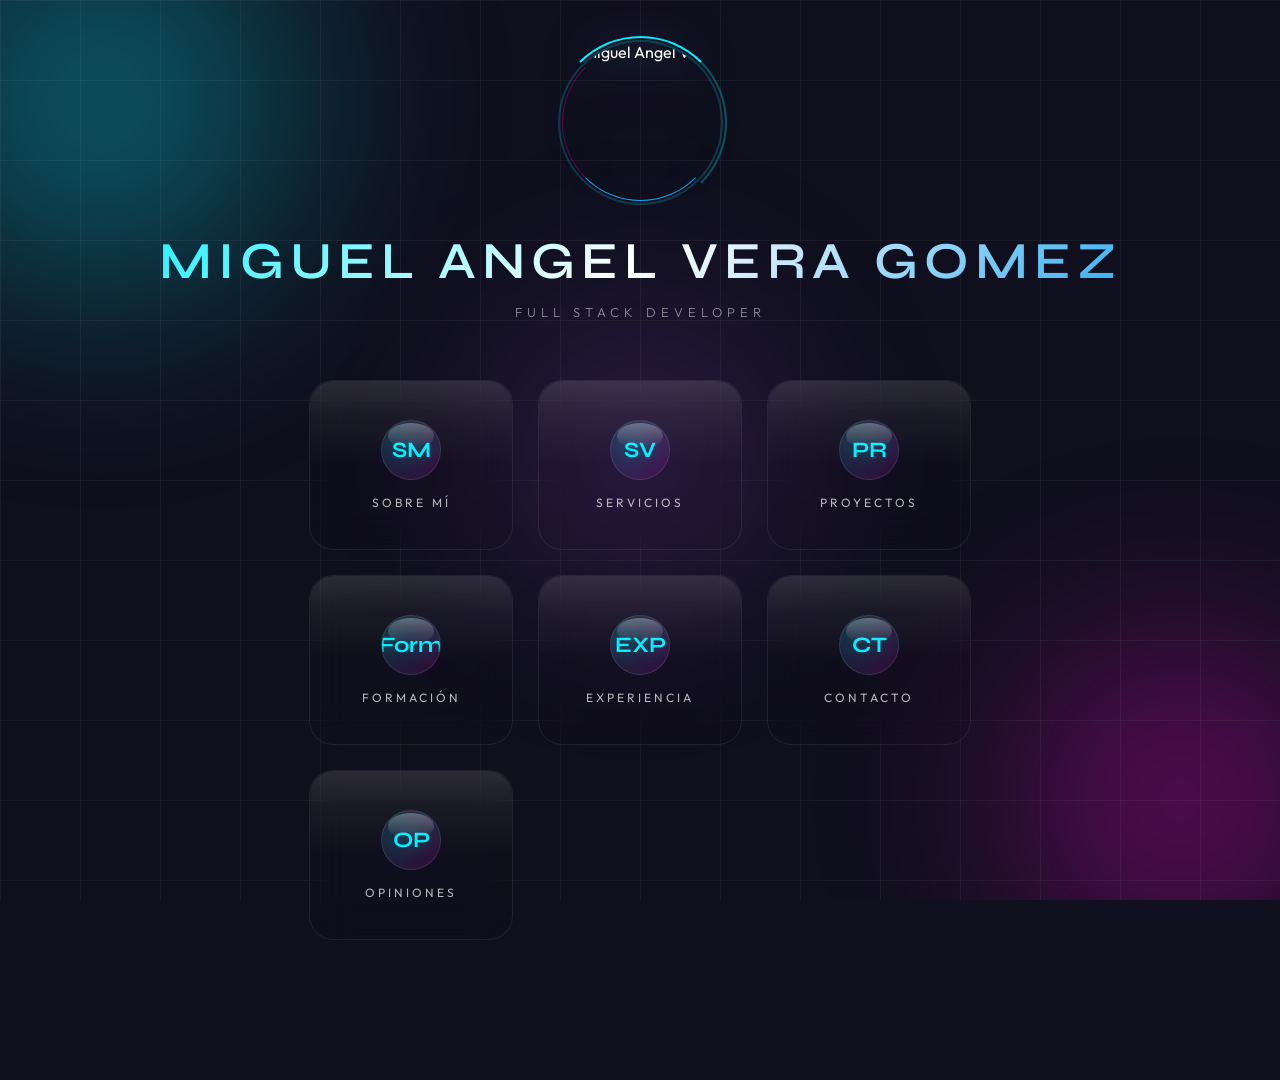
==== commit 1adaec4c: "opiniones" ====
--- a/index.html
+++ b/index.html
@@ -64,6 +64,10 @@
             <div class="menu-item initial-load" data-section="contacto">
                 <div class="menu-badge">CT</div>
                 <div class="menu-title">Contacto</div>
+            </div>
+            <div class="menu-item initial-load" data-section="opiniones">
+                <div class="menu-badge">OP</div>
+                <div class="menu-title">Opiniones</div>
             </div>
         </div>
 
@@ -133,51 +137,31 @@
                 <div class="intro-tech">
                     <p class="tech-label">Tecnologías Disponibles</p>
                     <div class="tech-marquee"><div class="tech-track">
-                        <!-- FRONTEND -->
                         <span class="tech-item">HTML5</span>
                         <span class="tech-item">CSS3</span>
                         <span class="tech-item">JavaScript</span>
                         <span class="tech-item">React.js</span>
                         <span class="tech-item">Tailwind CSS</span>
                         <span class="tech-item">React-Lucide</span>
-                        <!-- BACKEND -->
                         <span class="tech-item">Node.js</span>
                         <span class="tech-item">Express.js</span>
                         <span class="tech-item">Java</span>
                         <span class="tech-item">JWT</span>
                         <span class="tech-item">Bcrypt</span>
-                        <!-- BASES DE DATOS -->
                         <span class="tech-item">SQL</span>
                         <span class="tech-item">MySQL</span>
                         <span class="tech-item">PostgreSQL</span>
                         <span class="tech-item">MongoDB</span>
-                        <span class="tech-item">MongoDB Compass</span>
-                        <!-- TESTING -->
                         <span class="tech-item">Jest</span>
                         <span class="tech-item">Mocha</span>
-                        <!-- HERRAMIENTAS -->
                         <span class="tech-item">Git</span>
                         <span class="tech-item">GitHub</span>
-                        <span class="tech-item">VS Code</span>
-                        <span class="tech-item">Trello</span>
-                        <span class="tech-item">Postman</span>
-                        <span class="tech-item">NotePad++</span>
-                        <!-- DESPLIEGUE -->
                         <span class="tech-item">Netlify</span>
                         <span class="tech-item">Render</span>
-                        <span class="tech-item">GitHub Pages</span>
-                        <!-- MEDIA -->
                         <span class="tech-item">Cloudinary</span>
-                        <span class="tech-item">Multer</span>
-                        <!-- IMPRESIÓN 3D -->
                         <span class="tech-item">PrusaSlicer</span>
                         <span class="tech-item">UltiMaker Cura</span>
-                        <span class="tech-item">ChiTuBox</span>
-                        <span class="tech-item">Lychee</span>
-                        <span class="tech-item">Escaneo 3D</span>
-                        <!-- IA / BIG DATA -->
                         <span class="tech-item">IA Generativa</span>
-                        <span class="tech-item">Prompt Engineering</span>
                         <span class="tech-item">Big Data</span>
                         <span class="tech-item">5G</span>
                     </div></div>
@@ -187,8 +171,6 @@
                 <div style="margin-top: 60px;">
                     <p class="tech-label" style="text-align: center; font-size: 18px; letter-spacing: 4px;">Tecnologías por Categoría</p>
                     <div style="display: grid; grid-template-columns: repeat(auto-fit, minmax(280px, 1fr)); gap: 25px; margin-top: 30px;">
-                        
-                        <!-- Frontend -->
                         <div class="value-card" style="padding: 25px;">
                             <h3 style="color: var(--primary); margin-bottom: 15px; display: flex; align-items: center; gap: 10px;"><i class="fas fa-paint-brush"></i> Frontend</h3>
                             <div style="display: flex; flex-wrap: wrap; gap: 10px;">
@@ -197,11 +179,8 @@
                                 <span class="tech-tag">JavaScript</span>
                                 <span class="tech-tag">React.js</span>
                                 <span class="tech-tag">Tailwind CSS</span>
-                                <span class="tech-tag">React-Lucide</span>
-                            </div>
-                        </div>
-                        
-                        <!-- Backend -->
+                            </div>
+                        </div>
                         <div class="value-card" style="padding: 25px;">
                             <h3 style="color: var(--primary); margin-bottom: 15px; display: flex; align-items: center; gap: 10px;"><i class="fas fa-server"></i> Backend</h3>
                             <div style="display: flex; flex-wrap: wrap; gap: 10px;">
@@ -212,8 +191,6 @@
                                 <span class="tech-tag">Bcrypt</span>
                             </div>
                         </div>
-                        
-                        <!-- Bases de Datos -->
                         <div class="value-card" style="padding: 25px;">
                             <h3 style="color: var(--primary); margin-bottom: 15px; display: flex; align-items: center; gap: 10px;"><i class="fas fa-database"></i> Bases de Datos</h3>
                             <div style="display: flex; flex-wrap: wrap; gap: 10px;">
@@ -221,11 +198,8 @@
                                 <span class="tech-tag">MySQL</span>
                                 <span class="tech-tag">PostgreSQL</span>
                                 <span class="tech-tag">MongoDB</span>
-                                <span class="tech-tag">MongoDB Compass</span>
-                            </div>
-                        </div>
-                        
-                        <!-- Testing -->
+                            </div>
+                        </div>
                         <div class="value-card" style="padding: 25px;">
                             <h3 style="color: var(--primary); margin-bottom: 15px; display: flex; align-items: center; gap: 10px;"><i class="fas fa-vial"></i> Testing</h3>
                             <div style="display: flex; flex-wrap: wrap; gap: 10px;">
@@ -233,21 +207,15 @@
                                 <span class="tech-tag">Mocha</span>
                             </div>
                         </div>
-                        
-                        <!-- Herramientas -->
                         <div class="value-card" style="padding: 25px;">
                             <h3 style="color: var(--primary); margin-bottom: 15px; display: flex; align-items: center; gap: 10px;"><i class="fas fa-tools"></i> Herramientas</h3>
                             <div style="display: flex; flex-wrap: wrap; gap: 10px;">
                                 <span class="tech-tag">Git</span>
                                 <span class="tech-tag">GitHub</span>
                                 <span class="tech-tag">VS Code</span>
-                                <span class="tech-tag">Trello</span>
                                 <span class="tech-tag">Postman</span>
-                                <span class="tech-tag">NotePad++</span>
-                            </div>
-                        </div>
-                        
-                        <!-- Despliegue -->
+                            </div>
+                        </div>
                         <div class="value-card" style="padding: 25px;">
                             <h3 style="color: var(--primary); margin-bottom: 15px; display: flex; align-items: center; gap: 10px;"><i class="fas fa-cloud-upload-alt"></i> Despliegue</h3>
                             <div style="display: flex; flex-wrap: wrap; gap: 10px;">
@@ -256,17 +224,6 @@
                                 <span class="tech-tag">GitHub Pages</span>
                             </div>
                         </div>
-                        
-                        <!-- Multimedia -->
-                        <div class="value-card" style="padding: 25px;">
-                            <h3 style="color: var(--primary); margin-bottom: 15px; display: flex; align-items: center; gap: 10px;"><i class="fas fa-image"></i> Multimedia</h3>
-                            <div style="display: flex; flex-wrap: wrap; gap: 10px;">
-                                <span class="tech-tag">Cloudinary</span>
-                                <span class="tech-tag">Multer</span>
-                            </div>
-                        </div>
-                        
-                        <!-- Impresión 3D -->
                         <div class="value-card" style="padding: 25px;">
                             <h3 style="color: var(--primary); margin-bottom: 15px; display: flex; align-items: center; gap: 10px;"><i class="fas fa-cube"></i> Impresión 3D</h3>
                             <div style="display: flex; flex-wrap: wrap; gap: 10px;">
@@ -274,11 +231,8 @@
                                 <span class="tech-tag">UltiMaker Cura</span>
                                 <span class="tech-tag">ChiTuBox</span>
                                 <span class="tech-tag">Lychee</span>
-                                <span class="tech-tag">Escaneo 3D</span>
-                            </div>
-                        </div>
-                        
-                        <!-- IA / Big Data / 5G -->
+                            </div>
+                        </div>
                         <div class="value-card" style="padding: 25px;">
                             <h3 style="color: var(--primary); margin-bottom: 15px; display: flex; align-items: center; gap: 10px;"><i class="fas fa-brain"></i> IA & Big Data</h3>
                             <div style="display: flex; flex-wrap: wrap; gap: 10px;">
@@ -288,7 +242,6 @@
                                 <span class="tech-tag">5G</span>
                             </div>
                         </div>
-                        
                     </div>
                 </div>
             </div>
@@ -313,7 +266,6 @@
                         <button class="tab-btn" onclick="switchTab(this, 'support')">Support</button>
                     </div>
                     <div class="tab-content">
-                        <!-- PESTAÑA DEVELOPMENT (con el nuevo servicio para pequeño comercio) -->
                         <div class="tab-pane active" id="development">
                             <div class="services-list">
                                 <div class="service-row"><div class="service-row-icon"><i class="fas fa-store" style="font-size: 48px; color: var(--primary);"></i></div><div class="service-row-content"><h4>Webs para Pequeño Comercio</h4><p>Páginas web profesionales y adaptadas a las necesidades de pequeños comercios, restaurantes y autónomos. Diseño responsive, catálogo de productos, carta online, reservas, localización y contacto. Soluciones asequibles que ayudan a tu negocio a tener presencia digital sin complicaciones.</p></div></div>
@@ -364,7 +316,6 @@
                 </div>
 
                 <div class="gallery-grid">
-                    <!-- Proyecto 1: Comparador Artes Marciales -->
                     <div class="gallery-item" data-category="fullstack">
                         <img src="https://res.cloudinary.com/dchedntcz/image/upload/v1755087579/comparador_ypye84.png" alt="Comparador Artes Marciales">
                         <div class="gallery-overlay">
@@ -376,8 +327,6 @@
                             </div>
                         </div>
                     </div>
-                    
-                    <!-- Proyecto 2: Tienda Ropa -->
                     <div class="gallery-item" data-category="fullstack">
                         <img src="https://res.cloudinary.com/dchedntcz/image/upload/v1755087122/tienda_ropa_tjw10h.png" alt="Tienda Ropa">
                         <div class="gallery-overlay">
@@ -389,8 +338,6 @@
                             </div>
                         </div>
                     </div>
-                    
-                    <!-- Proyecto 3: Dashboard -->
                     <div class="gallery-item" data-category="web">
                         <img src="https://res.cloudinary.com/dchedntcz/image/upload/v1756908685/dashboard_lfr2so.jpg" alt="Dashboard">
                         <div class="gallery-overlay">
@@ -402,22 +349,18 @@
                             </div>
                         </div>
                     </div>
-                    
-                    <!-- Proyecto 4: Social Media Dashboard -->
                     <div class="gallery-item" data-category="fullstack">
                         <img src="https://res.cloudinary.com/dchedntcz/image/upload/v1763382910/socialmedia_je0epz.jpg" alt="Social Media">
                         <div class="gallery-overlay">
                             <h4>Social Media Dev</h4>
                             <p>React, Tailwind, Express</p>
                             <div style="display: flex; gap: 12px; margin-top: 10px; justify-content: center;">
-                                <a href="https://github.com/MAVGDev/socialmedia-frontend" target="_blank" style="color: var(--primary); font-size: 12px;"><i class="fab fa-github"></i> Código Front</a>
-                                <a href="https://github.com/MAVGDev/socialmedia-backend" target="_blank" style="color: var(--primary); font-size: 12px;"><i class="fab fa-github"></i> Código Back</a>
+                                <a href="https://github.com/MAVGDev/socialmedia-frontend" target="_blank" style="color: var(--primary); font-size: 12px;"><i class="fab fa-github"></i> Frontend</a>
+                                <a href="https://github.com/MAVGDev/socialmedia-backend" target="_blank" style="color: var(--primary); font-size: 12px;"><i class="fab fa-github"></i> Backend</a>
                                 <a href="https://socialmediadev.netlify.app/" target="_blank" style="color: var(--primary); font-size: 12px;"><i class="fas fa-external-link-alt"></i> Demo</a>
                             </div>
                         </div>
                     </div>
-                    
-                    <!-- Proyecto 5: DojoApp (Freelance - código privado) -->
                     <div class="gallery-item" data-category="fullstack">
                         <img src="https://res.cloudinary.com/dchedntcz/image/upload/v1776335635/dojoapp_mnx24e.jpg" alt="DojoApp">
                         <div class="gallery-overlay">
@@ -429,8 +372,6 @@
                             </div>
                         </div>
                     </div>
-                    
-                    <!-- Proyecto 6: Impresión 3D -->
                     <div class="gallery-item" data-category="3d">
                         <img src="https://res.cloudinary.com/dchedntcz/image/upload/v1756828173/primeforge_dpsbc0.jpg" alt="Impresión 3D">
                         <div class="gallery-overlay">
@@ -463,7 +404,7 @@
                     <div class="testimonial-card"><div class="testimonial-text"><strong>📡 5G y Big Data para la innovación empresarial</strong><br>INFOCA / Orange - 2026<br>5G, Big Data, IA, VR/AR aplicados a industria 4.0.</div></div>
                     <div class="testimonial-card"><div class="testimonial-text"><strong>🥋 Instructor de Defensa Personal</strong><br>FEDAMC / Ministerio del Interior - 2024<br>Certificado para impartir defensa personal en colegios y cuerpos de seguridad.</div></div>
                     <div class="testimonial-card"><div class="testimonial-text"><strong>🧠 Curso IA Generativa</strong><br>The Bridge - 2025<br>Modelos de lenguaje, prompt engineering, framework C.R.E.A.T.E.</div></div>
-                    <div class="testimonial-card"><div class="testimonial-text"><strong>🌐 Certificado de Profesionalidad: Confección y Publicación de Páginas Web</strong><br>SEPE / Servicio Público de Empleo Estatal<br>Programa oficial que acredita competencias profesionales para el diseño, maquetación, desarrollo y publicación de sitios web, incluyendo lenguajes de marcado, hojas de estilo, programación frontend y accesibilidad.</div></div>
+                    <div class="testimonial-card"><div class="testimonial-text"><strong>🌐 Certificado de Profesionalidad: Confección y Publicación de Páginas Web</strong><br>SEPE / Servicio Público de Empleo Estatal<br>Programa oficial que acredita competencias profesionales para el diseño, maquetación, desarrollo y publicación de sitios web.</div></div>
                 </div>
             </div>
 
@@ -480,9 +421,9 @@
                 <div class="section-header"><h2 class="section-title">Experiencia</h2><p class="section-subtitle">Mi trayectoria profesional</p></div>
 
                 <div class="testimonials-grid">
-                    <div class="testimonial-card"><div class="testimonial-text"><strong>🚀 Full Stack Developer Freelance</strong><br>Escuela de Artes Marciales NamKun - Sept 2025 / Abr 2026<br>App web de gestión de academias: alumnado, pagos, eventos, programas personalizados. React, Node.js, Tailwind, Cloudinary, Netlify.</div></div>
-                    <div class="testimonial-card"><div class="testimonial-text"><strong>💻 Full Stack Developer</strong><br>The Bridge - Feb 2025 / Ago 2025<br>Desarrollo de aplicaciones web con React, Node.js, Express, MongoDB. Despliegue en Render y Netlify.</div></div>
-                    <div class="testimonial-card"><div class="testimonial-text"><strong>🛣️ Mantenimiento COEX</strong><br>M45 Conservación - Dic 2003 / Sep 2024<br>Gestión de equipos, almacén con SAGE, prevención de riesgos, respuesta ante emergencias.</div></div>
+                    <div class="testimonial-card"><div class="testimonial-text"><strong>🚀 Full Stack Developer Freelance</strong><br>Escuela de Artes Marciales NamKun - Sept 2025 / Abr 2026<br>App web de gestión de academias: alumnado, pagos, eventos, programas personalizados.</div></div>
+                    <div class="testimonial-card"><div class="testimonial-text"><strong>💻 Full Stack Developer</strong><br>The Bridge - Feb 2025 / Ago 2025<br>Desarrollo de aplicaciones web con React, Node.js, Express, MongoDB.</div></div>
+                    <div class="testimonial-card"><div class="testimonial-text"><strong>🛣️ Mantenimiento COEX</strong><br>M45 Conservación - Dic 2003 / Sep 2024<br>Gestión de equipos, almacén con SAGE, prevención de riesgos.</div></div>
                     <div class="testimonial-card"><div class="testimonial-text"><strong>🥋 Monitor de Hapkido y Defensa Personal</strong><br>FEDAMC - Julio 2024 / Actualidad<br>Impartición en colegios, institutos, Guardia Civil y Policía Municipal. Campeón de España 2021 y 2023.</div></div>
                 </div>
             </div>
@@ -511,6 +452,61 @@
                         <div class="contact-item"><div class="contact-icon">📍</div><div class="contact-details"><h4>Ubicación</h4><p>Rivas Vaciamadrid - Madrid</p></div></div>
                         <div class="contact-item"><div class="contact-icon">📧</div><div class="contact-details"><h4>Email</h4><p>mangelveragomez@gmail.com</p></div></div>
                         <div class="contact-item"><div class="contact-icon">📞</div><div class="contact-details"><h4>Teléfono</h4><p>639477821</p></div></div>
+                    </div>
+                </div>
+            </div>
+
+            <!-- ================================================================ -->
+            <!-- SECCIÓN: OPINIONES                                               -->
+            <!-- ================================================================ -->
+            <div class="content-section" id="opiniones">
+                <div class="section-header-small">
+                    <div class="small-logo"><img src="https://res.cloudinary.com/dchedntcz/image/upload/v1773081653/ChatGPT_Image_9_mar_2026_19_40_43_lbwn8a.png" alt="Miguel Angel" class="small-brand-img"></div>
+                    <div class="small-brand"><h3>MAVG</h3><p>Digital Experiences</p></div>
+                </div>
+                <button class="back-btn" onclick="backToMenu()">← Volver al Menú</button>
+
+                <div class="section-header">
+                    <h2 class="section-title">Opiniones</h2>
+                    <p class="section-subtitle">Lo que dicen mis clientes</p>
+                </div>
+
+                <!-- Opiniones publicadas -->
+                <div id="reviews-container" class="testimonials-grid" style="margin-bottom: 60px;">
+                    <div class="testimonial-card" style="grid-column: 1/-1; text-align: center;">
+                        <div class="testimonial-text">Cargando opiniones...</div>
+                    </div>
+                </div>
+
+                <!-- Formulario para dejar opinión -->
+                <div class="value-card" style="max-width: 600px; margin: 0 auto; padding: 40px;">
+                    <h3 style="font-family: 'Syne', sans-serif; color: var(--primary); margin-bottom: 8px; font-size: 22px;">¿Has trabajado conmigo?</h3>
+                    <p style="color: rgba(255,255,255,0.5); font-size: 13px; margin-bottom: 30px; letter-spacing: 1px;">Deja tu opinión — será revisada antes de publicarse</p>
+
+                    <div style="display: flex; flex-direction: column; gap: 16px;">
+                        <div class="form-group">
+                            <input type="text" id="review-name" placeholder="Tu nombre y empresa / rol" maxlength="100">
+                        </div>
+                        <div class="form-group">
+                            <input type="text" id="review-role" placeholder="Tu cargo o empresa (opcional)" maxlength="100">
+                        </div>
+                        <div style="display: flex; align-items: center; gap: 12px; padding: 4px 0;">
+                            <span style="color: rgba(255,255,255,0.5); font-size: 13px; letter-spacing: 1px;">Valoración:</span>
+                            <div class="star-rating" id="star-rating">
+                                <span class="star" data-value="1">★</span>
+                                <span class="star" data-value="2">★</span>
+                                <span class="star" data-value="3">★</span>
+                                <span class="star" data-value="4">★</span>
+                                <span class="star" data-value="5">★</span>
+                            </div>
+                            <span id="rating-label" style="color: rgba(255,255,255,0.4); font-size: 12px;"></span>
+                        </div>
+                        <div class="form-group">
+                            <textarea id="review-comment" placeholder="Cuéntanos tu experiencia..." maxlength="500" style="min-height: 120px; resize: vertical;"></textarea>
+                            <span id="char-count" style="display: block; text-align: right; font-size: 11px; color: rgba(255,255,255,0.3); margin-top: 4px;">0 / 500</span>
+                        </div>
+                        <button class="submit-btn" id="send-review-btn" style="align-self: center; min-width: 200px;">Enviar Opinión</button>
+                        <div id="review-feedback" style="text-align: center; font-size: 13px; min-height: 20px;"></div>
                     </div>
                 </div>
             </div>
@@ -536,11 +532,12 @@
         </div>
     </div>
 
-    <script src="https://cdn.emailjs.com/dist/email.min.js"></script>
+    <!-- ==================== SCRIPTS (VERSIÓN CORREGIDA EMAILJS V4) ==================== -->
+    <script type="text/javascript" src="https://cdn.jsdelivr.net/npm/@emailjs/browser@4/dist/email.min.js"></script>
     <script src="templatemo-nexa-scripts.js"></script>
     <script>
-        // ==================== EMAILJS INIT ====================
-        (function(){ emailjs.init("MrSwHNwYVZQR96f_N"); })();
+        // ==================== EMAILJS INIT VERSION 4 ====================
+        emailjs.init("MrSwHNwYVZQR96f_N");
 
         // ==================== MODAL FUNCTIONS ====================
         const modal = document.getElementById('contact-modal');
@@ -554,25 +551,188 @@
         if(modalForm) {
             modalForm.addEventListener('submit', function(e) {
                 e.preventDefault();
-                emailjs.sendForm('service_k1zqwnz', 'template_wyrxbsh', this)
-                    .then(() => { alert('¡Mensaje enviado correctamente!'); modalForm.reset(); modal.style.display = 'none'; })
-                    .catch((err) => { console.error(err); alert('Error al enviar. Inténtalo de nuevo.'); });
+                
+                const templateParams = {
+                    from_name: document.getElementById('modal-name').value,
+                    from_email: document.getElementById('modal-email').value,
+                    message: document.getElementById('modal-message').value
+                };
+                
+                console.log('Enviando modal:', templateParams);
+                
+                emailjs.send('service_ke2e3zd', 'template_wyrxbsh', templateParams)
+                    .then(function(response) {
+                        console.log('Éxito!', response);
+                        alert('¡Mensaje enviado correctamente!');
+                        modalForm.reset();
+                        modal.style.display = 'none';
+                    })
+                    .catch(function(error) {
+                        console.error('Error:', error);
+                        alert('Error: ' + (error.text || 'Inténtalo de nuevo'));
+                    });
             });
         }
 
         // ==================== ENVÍO FORMULARIO SECCIÓN CONTACTO ====================
-        const contactBtn = document.getElementById('send-contact-btn');
+       const contactBtn = document.getElementById('send-contact-btn');
         if(contactBtn) {
             contactBtn.addEventListener('click', function() {
                 const name = document.getElementById('contact-name')?.value || '';
                 const email = document.getElementById('contact-email')?.value || '';
                 const subject = document.getElementById('contact-subject')?.value || '';
                 const message = document.getElementById('contact-message')?.value || '';
-                if(!name || !email || !message) { alert('Por favor, completa todos los campos'); return; }
-                const templateParams = { from_name: name, from_email: email, subject: subject, message: message };
-                emailjs.send('service_k1zqwnz', 'template_wyrxbsh', templateParams)
-                    .then(() => { alert('¡Mensaje enviado correctamente!'); document.getElementById('contact-name').value = ''; document.getElementById('contact-email').value = ''; document.getElementById('contact-subject').value = ''; document.getElementById('contact-message').value = ''; })
-                    .catch((err) => { console.error(err); alert('Error al enviar. Inténtalo de nuevo.'); });
+                
+                if(!name || !email || !message) { 
+                    alert('Por favor, completa los campos Nombre, Email y Mensaje'); 
+                    return; 
+                }
+                
+                const templateParams = { 
+                    from_name: name, 
+                    from_email: email, 
+                    subject: subject, 
+                    message: message 
+                };
+                
+                console.log('Enviando sección contacto:', templateParams);
+                
+                emailjs.send('service_uq8y8ta', 'template_wyrxbsh', templateParams)
+                    .then(function(response) {
+                        console.log('Éxito!', response);
+                        alert('¡Mensaje enviado correctamente!');
+                        document.getElementById('contact-name').value = '';
+                        document.getElementById('contact-email').value = '';
+                        document.getElementById('contact-subject').value = '';
+                        document.getElementById('contact-message').value = '';
+                    })
+                    .catch(function(error) {
+                        console.error('Error:', error);
+                        alert('Error: ' + (error.text || 'Inténtalo de nuevo'));
+                    });
+            });
+        }
+    </script>
+    <script>
+        // ==================== CONFIGURACIÓN BACKEND ====================
+        const API_URL = 'https://portfolioprofesional-backend.onrender.com'; // Cambia por tu URL de Render
+
+        // ==================== STAR RATING ====================
+        let selectedRating = 0;
+        const stars = document.querySelectorAll('.star');
+        const ratingLabels = ['', 'Malo', 'Regular', 'Bien', 'Muy bien', 'Excelente'];
+
+        stars.forEach(star => {
+            star.addEventListener('mouseover', () => {
+                const val = parseInt(star.dataset.value);
+                stars.forEach(s => {
+                    s.classList.toggle('active', parseInt(s.dataset.value) <= val);
+                });
+                document.getElementById('rating-label').textContent = ratingLabels[val];
+            });
+
+            star.addEventListener('mouseout', () => {
+                stars.forEach(s => {
+                    s.classList.toggle('active', parseInt(s.dataset.value) <= selectedRating);
+                });
+                document.getElementById('rating-label').textContent = ratingLabels[selectedRating] || '';
+            });
+
+            star.addEventListener('click', () => {
+                selectedRating = parseInt(star.dataset.value);
+                stars.forEach(s => {
+                    s.classList.toggle('active', parseInt(s.dataset.value) <= selectedRating);
+                });
+                document.getElementById('rating-label').textContent = ratingLabels[selectedRating];
+            });
+        });
+
+        // ==================== CONTADOR DE CARACTERES ====================
+        const reviewComment = document.getElementById('review-comment');
+        const charCount = document.getElementById('char-count');
+        if (reviewComment) {
+            reviewComment.addEventListener('input', () => {
+                charCount.textContent = `${reviewComment.value.length} / 500`;
+            });
+        }
+
+        // ==================== CARGAR OPINIONES ====================
+        async function loadReviews() {
+            const container = document.getElementById('reviews-container');
+            try {
+                const res = await fetch(API_URL);
+                const data = await res.json();
+
+                if (!data.success || data.data.length === 0) {
+                    container.innerHTML = '<div class="no-reviews">Aún no hay opiniones publicadas. ¡Sé el primero!</div>';
+                    return;
+                }
+
+                container.innerHTML = data.data.map(review => `
+                    <div class="review-card">
+                        <div class="review-stars">${'★'.repeat(review.rating)}${'☆'.repeat(5 - review.rating)}</div>
+                        <div class="review-comment">${review.comment}</div>
+                        <div class="review-author-name">${review.name}</div>
+                        ${review.role ? `<div class="review-author-role">${review.role}</div>` : ''}
+                        <div class="review-date">${new Date(review.createdAt).toLocaleDateString('es-ES', { year: 'numeric', month: 'long' })}</div>
+                    </div>
+                `).join('');
+            } catch (err) {
+                container.innerHTML = '<div class="no-reviews">No se pudieron cargar las opiniones.</div>';
+            }
+        }
+
+        // Cargar opiniones al entrar a la sección
+        document.querySelector('[data-section="opiniones"]').addEventListener('click', () => {
+            setTimeout(loadReviews, 700);
+        });
+
+        // ==================== ENVIAR OPINIÓN ====================
+        const sendReviewBtn = document.getElementById('send-review-btn');
+        if (sendReviewBtn) {
+            sendReviewBtn.addEventListener('click', async () => {
+                const name = document.getElementById('review-name')?.value.trim() || '';
+                const role = document.getElementById('review-role')?.value.trim() || '';
+                const comment = document.getElementById('review-comment')?.value.trim() || '';
+                const feedback = document.getElementById('review-feedback');
+
+                if (!name || !comment || selectedRating === 0) {
+                    feedback.textContent = 'Por favor completa nombre, valoración y comentario.';
+                    feedback.style.color = '#ff6b6b';
+                    return;
+                }
+
+                sendReviewBtn.textContent = 'Enviando...';
+                sendReviewBtn.disabled = true;
+
+                try {
+                    const res = await fetch(API_URL, {
+                        method: 'POST',
+                        headers: { 'Content-Type': 'application/json' },
+                        body: JSON.stringify({ name, role, rating: selectedRating, comment })
+                    });
+                    const data = await res.json();
+
+                    if (data.success) {
+                        feedback.textContent = '✅ Opinión enviada. Será publicada tras revisión.';
+                        feedback.style.color = 'var(--primary)';
+                        document.getElementById('review-name').value = '';
+                        document.getElementById('review-role').value = '';
+                        document.getElementById('review-comment').value = '';
+                        charCount.textContent = '0 / 500';
+                        selectedRating = 0;
+                        stars.forEach(s => s.classList.remove('active'));
+                        document.getElementById('rating-label').textContent = '';
+                    } else {
+                        throw new Error(data.message);
+                    }
+                } catch (err) {
+                    feedback.textContent = 'Error al enviar. Inténtalo de nuevo.';
+                    feedback.style.color = '#ff6b6b';
+                } finally {
+                    sendReviewBtn.textContent = 'Enviar Opinión';
+                    sendReviewBtn.disabled = false;
+                }
             });
         }
     </script>
--- a/templatemo-nexaverse.css
+++ b/templatemo-nexaverse.css
@@ -1,3 +1,4 @@
+@charset "utf-8";
 @charset "utf-8";
 /* CSS Document 
 
@@ -1594,7 +1595,100 @@
 	font-size: 15px;
 }
 
-/* Exit animations */
+/* Star Rating */
+.star-rating {
+    display: flex;
+    gap: 6px;
+}
+
+.star {
+    font-size: 28px;
+    color: rgba(255, 255, 255, 0.2);
+    cursor: pointer;
+    transition: color 0.2s ease, transform 0.2s ease;
+    line-height: 1;
+}
+
+.star:hover,
+.star.active {
+    color: var(--primary);
+    transform: scale(1.2);
+    text-shadow: 0 0 12px var(--glow-cyan);
+}
+
+/* Review Card */
+.review-card {
+    background: var(--glass-bg);
+    backdrop-filter: blur(20px);
+    -webkit-backdrop-filter: blur(20px);
+    border: 1px solid var(--glass-border);
+    border-radius: 20px;
+    padding: 30px;
+    position: relative;
+    overflow: hidden;
+    transition: all 0.4s ease;
+}
+
+.review-card::before {
+    content: '"';
+    position: absolute;
+    top: 20px;
+    right: 30px;
+    font-family: 'Syne', sans-serif;
+    font-size: 80px;
+    color: rgba(0, 240, 255, 0.1);
+    line-height: 1;
+}
+
+.review-card:hover {
+    transform: translateY(-5px);
+    border-color: rgba(0, 240, 255, 0.2);
+    box-shadow: 0 20px 40px rgba(0, 0, 0, 0.3);
+}
+
+.review-stars {
+    color: var(--primary);
+    font-size: 18px;
+    margin-bottom: 12px;
+    letter-spacing: 2px;
+}
+
+.review-comment {
+    font-size: 15px;
+    line-height: 1.8;
+    color: rgba(255, 255, 255, 0.7);
+    font-style: italic;
+    margin-bottom: 20px;
+}
+
+.review-author-name {
+    font-family: 'Syne', sans-serif;
+    font-size: 14px;
+    font-weight: 600;
+    color: var(--primary);
+}
+
+.review-author-role {
+    font-size: 12px;
+    color: rgba(255, 255, 255, 0.4);
+    margin-top: 3px;
+}
+
+.review-date {
+    font-size: 11px;
+    color: rgba(255, 255, 255, 0.25);
+    margin-top: 8px;
+    letter-spacing: 1px;
+}
+
+.no-reviews {
+    grid-column: 1 / -1;
+    text-align: center;
+    padding: 40px;
+    color: rgba(255, 255, 255, 0.4);
+    font-size: 15px;
+    letter-spacing: 1px;
+}
 .menu-item.exit-up {
 	animation: exitDown 0.5s ease-out forwards !important;
 	pointer-events: none;
